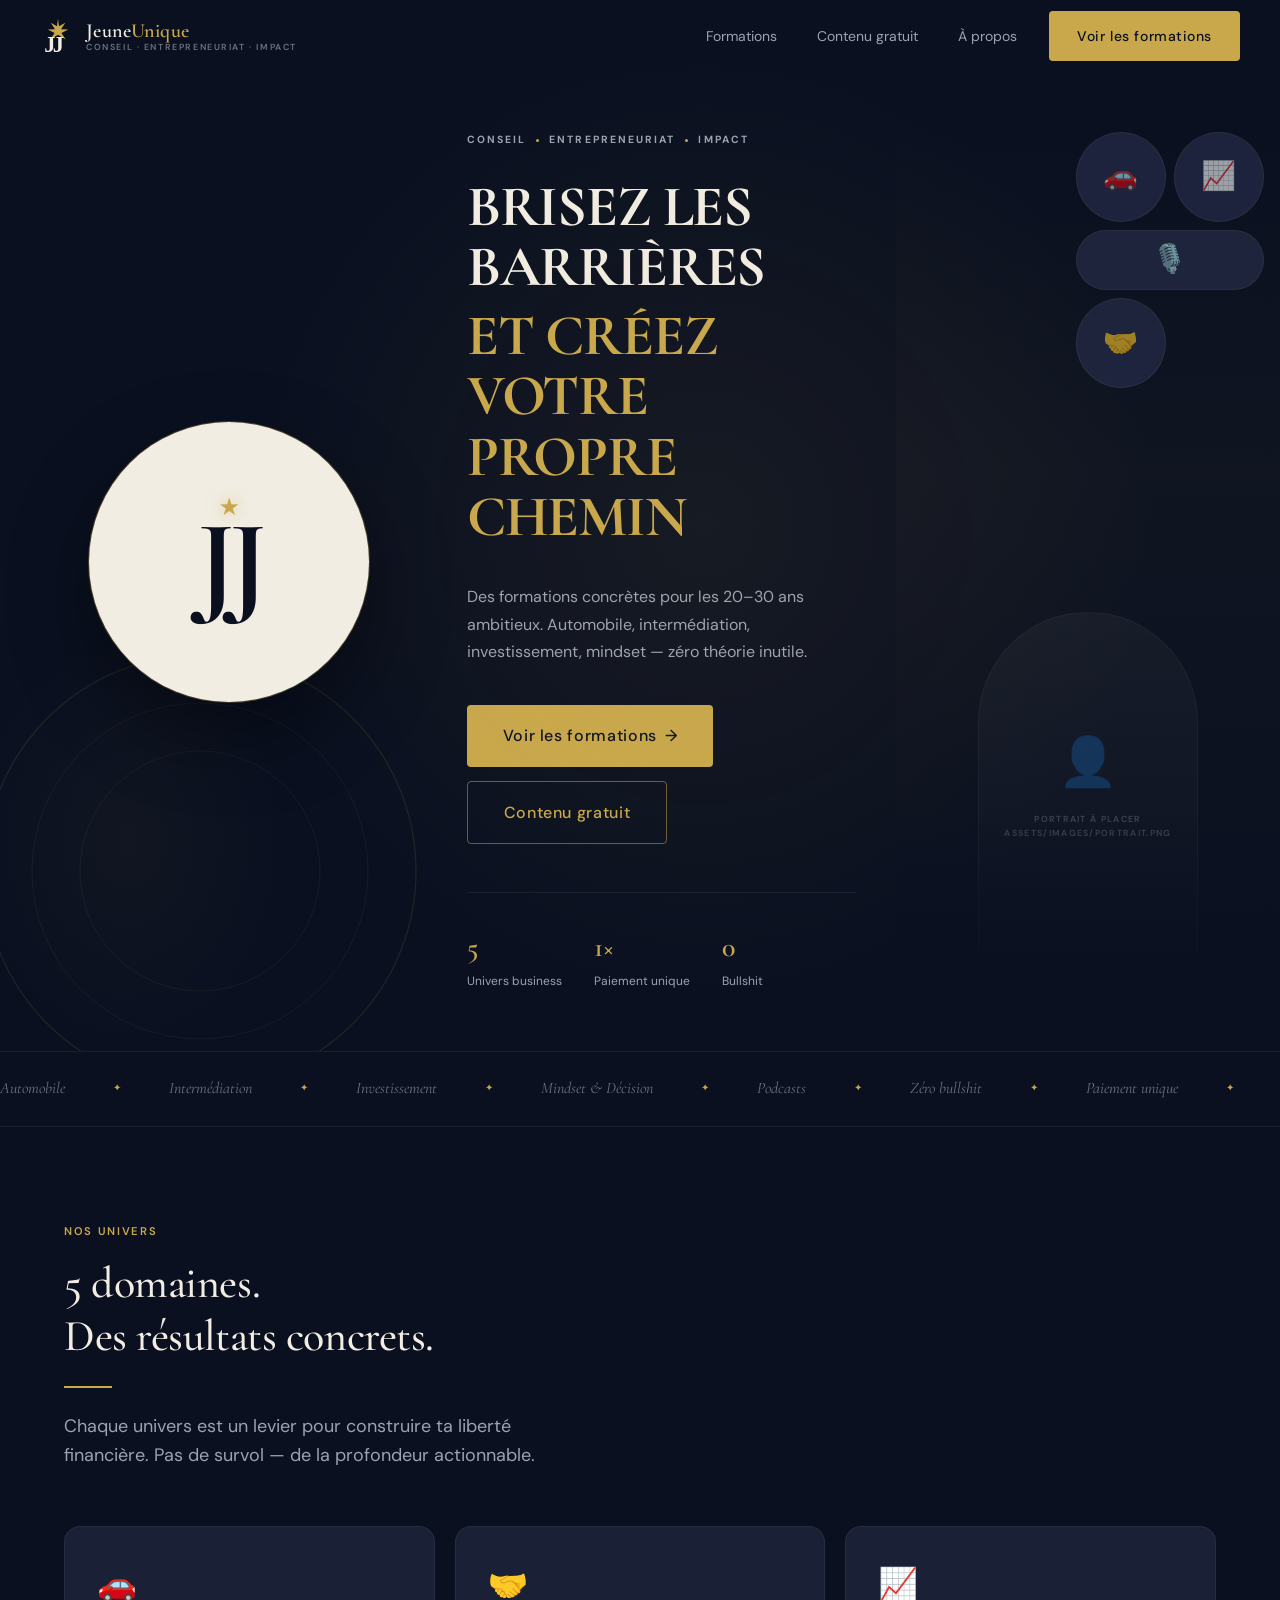
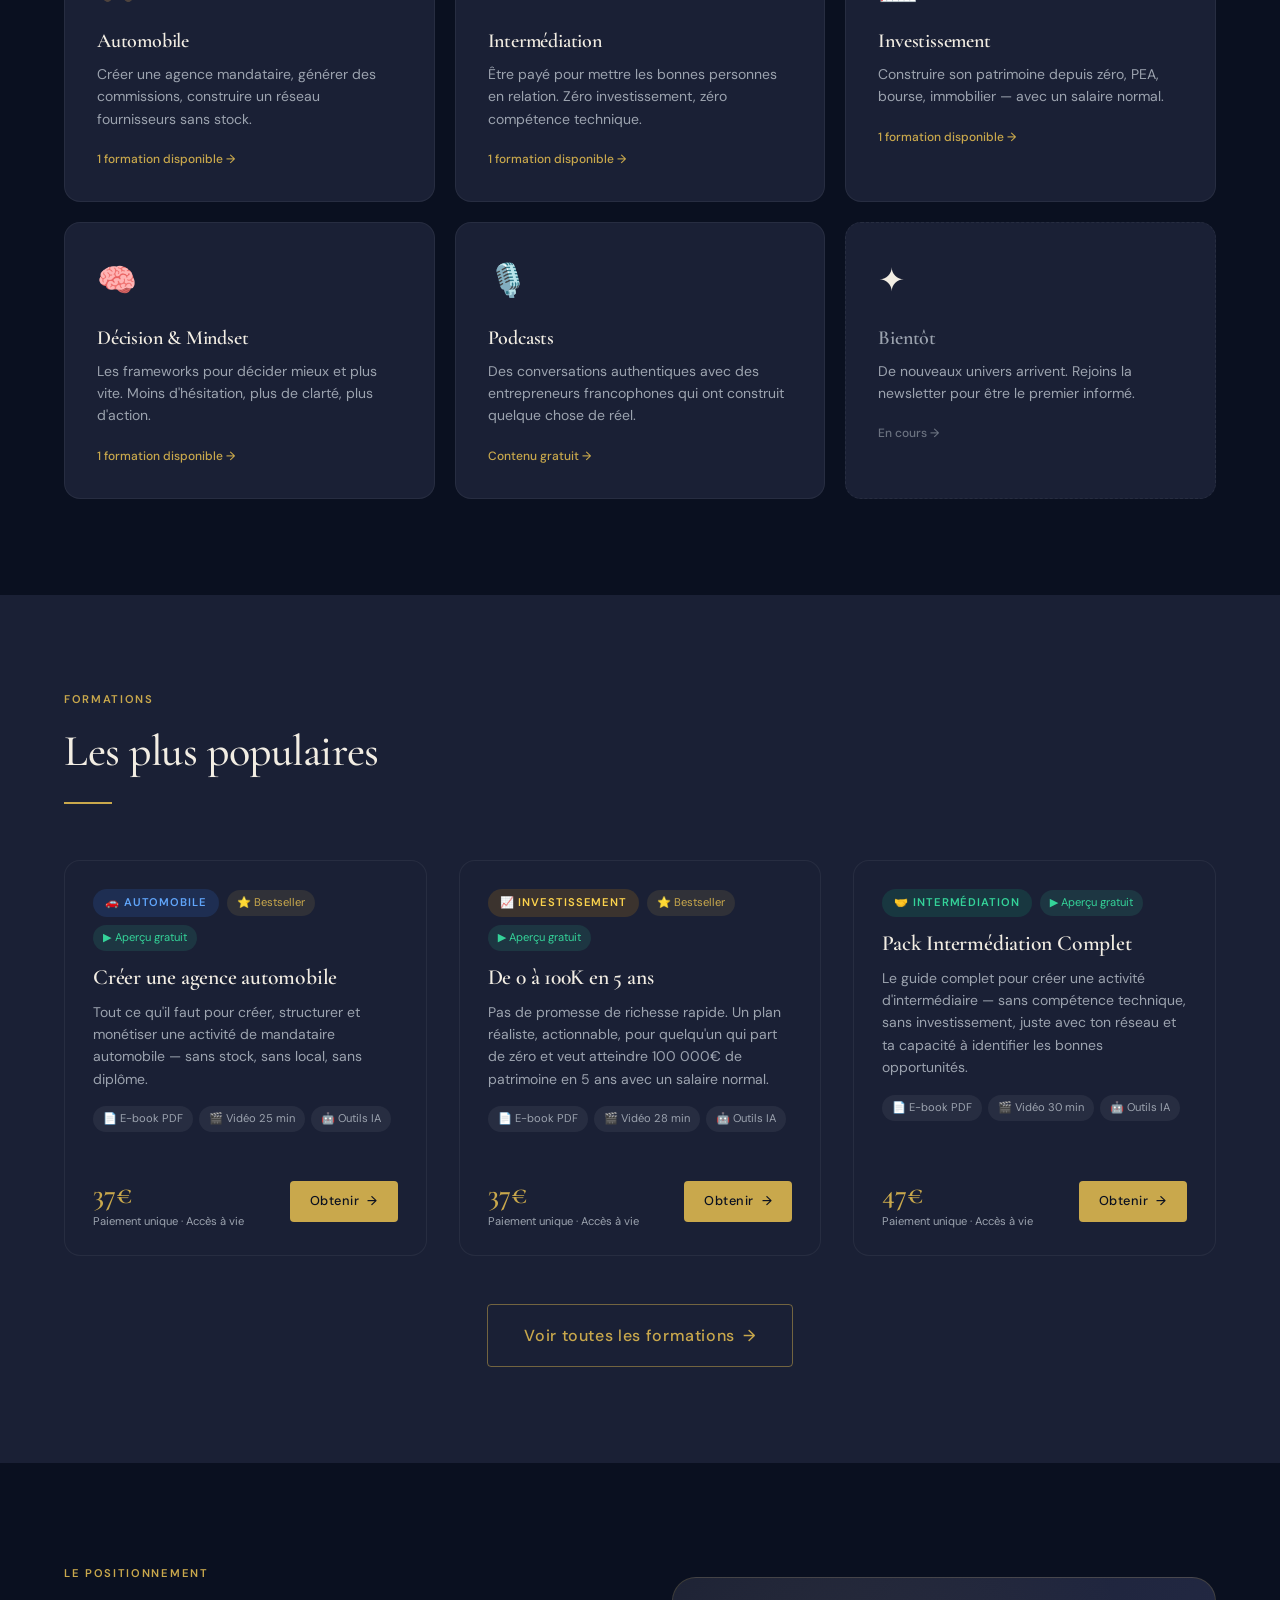
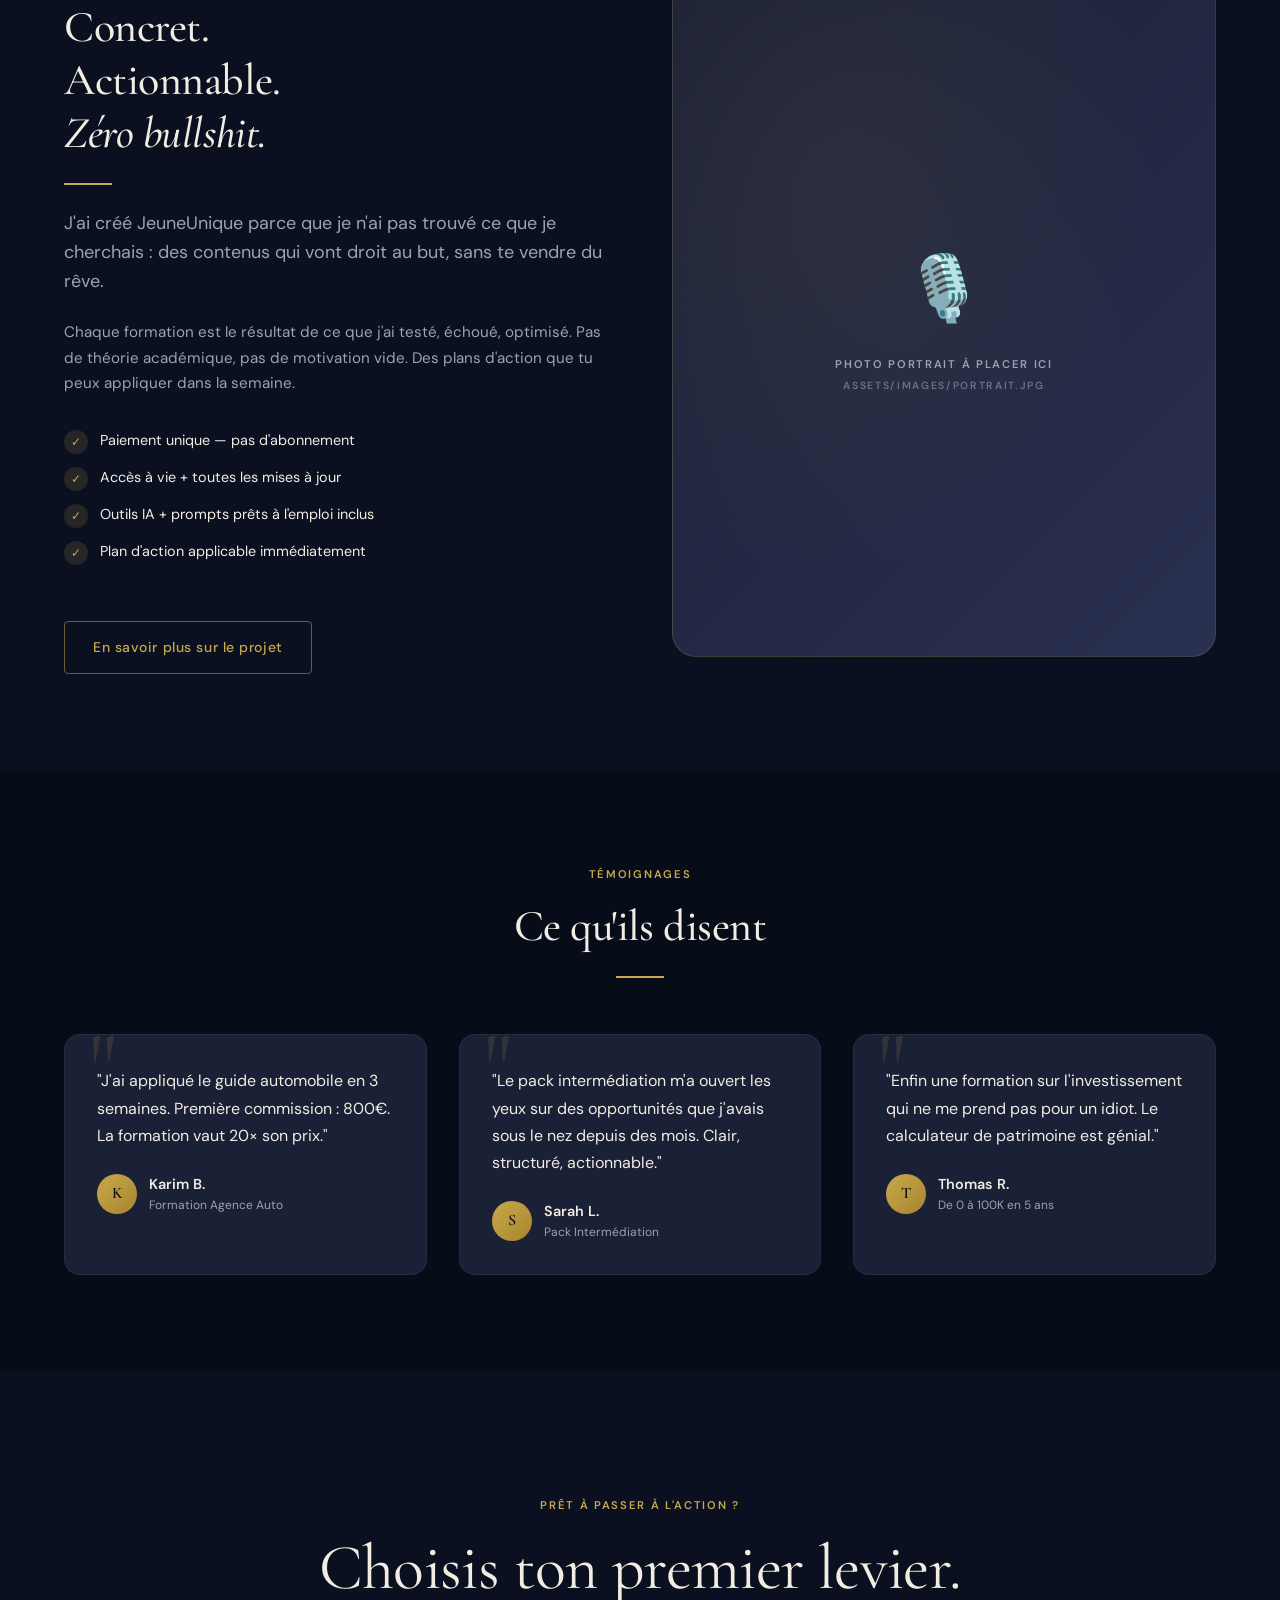
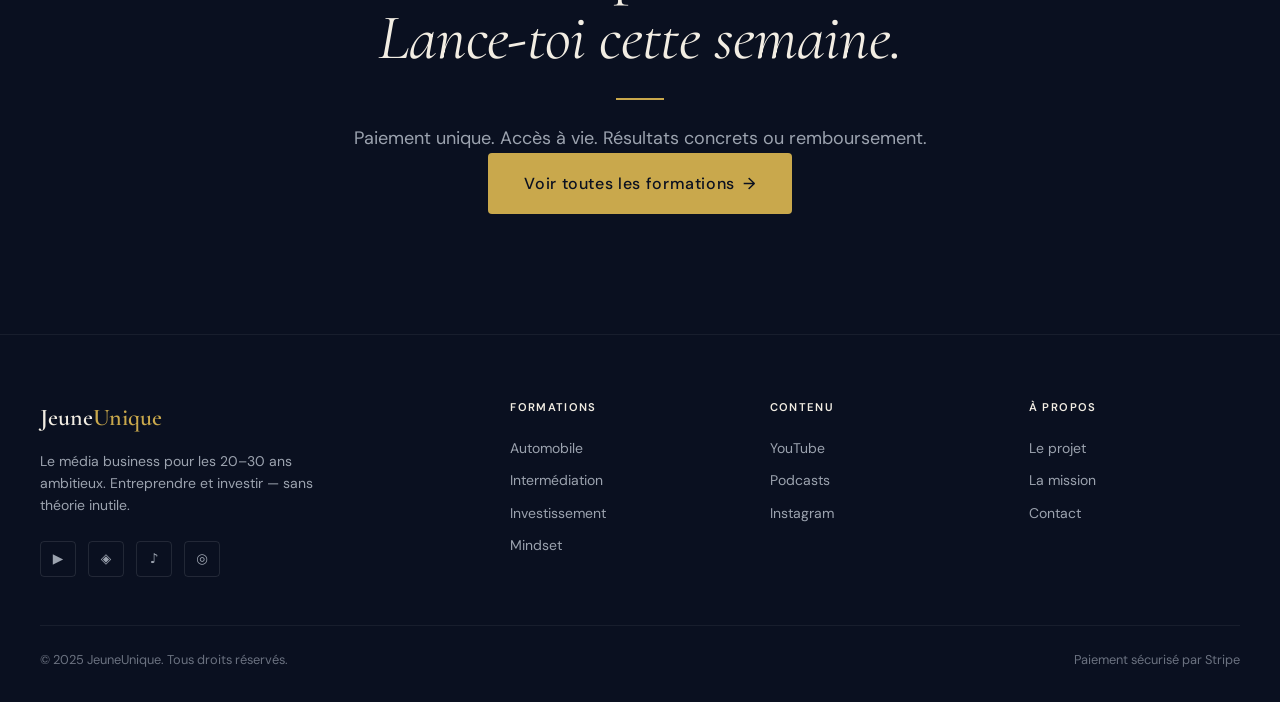
==== index.html @ 24a52867 "feat: V1 initiale JeuneUnique — site vitrine + boutique formations" ====
<!DOCTYPE html>
<html lang="fr">
<head>
  <meta charset="UTF-8">
  <meta name="viewport" content="width=device-width, initial-scale=1.0">
  <meta name="description" content="JeuneUnique — Brisez les barrières et créez votre propre chemin. Conseil, entrepreneuriat, impact.">
  <title>JeuneUnique — Brisez les barrières, créez votre chemin</title>
  <link rel="stylesheet" href="css/main.css">
</head>
<body>

  <!-- NAVIGATION -->
  <nav class="nav">
    <div class="nav__inner">
      <a href="index.html" class="nav__logo-svg">
        <!-- Logo JJ SVG -->
        <svg class="nav__logo-mark" viewBox="0 0 40 42" fill="none" xmlns="http://www.w3.org/2000/svg">
          <!-- Étoile dorée -->
          <path d="M20 1 L21.2 9.5 L28.5 5.5 L23.5 13 L32 13.5 L24 17.5 L29 25 L20 19.5 L11 25 L16 17.5 L8 13.5 L16.5 13 L11.5 5.5 L18.8 9.5 Z" fill="#C9A84C"/>
          <!-- Grand J gauche -->
          <text x="4" y="40" font-family="Georgia, serif" font-size="26" font-weight="700" fill="#F2EDE3" letter-spacing="-3">JJ</text>
        </svg>
        <div class="nav__logo-text-block">
          <span class="nav__logo-name">Jeune<span>Unique</span></span>
          <span class="nav__logo-tag">Conseil · Entrepreneuriat · Impact</span>
        </div>
      </a>
      <div class="nav__links">
        <a href="formations.html"     class="nav__link">Formations</a>
        <a href="contenu-gratuit.html" class="nav__link">Contenu gratuit</a>
        <a href="a-propos.html"       class="nav__link">À propos</a>
        <a href="formations.html"     class="btn btn--primary nav__cta">Voir les formations</a>
      </div>
      <button class="nav__hamburger" aria-label="Menu">
        <span></span><span></span><span></span>
      </button>
    </div>
  </nav>

  <!-- Mobile menu -->
  <div class="nav__mobile">
    <a href="formations.html"      class="nav__link">Formations</a>
    <a href="contenu-gratuit.html" class="nav__link">Contenu gratuit</a>
    <a href="a-propos.html"        class="nav__link">À propos</a>
    <a href="formations.html"      class="btn btn--primary btn--lg">Voir les formations</a>
  </div>

  <!-- HERO — Banner Style -->
  <section class="hero-v2">
    <div class="hero-v2__bg"></div>

    <!-- Arcs décoratifs -->
    <div class="hero-v2__arcs">
      <svg viewBox="0 0 400 400" fill="none">
        <circle cx="200" cy="200" r="180" stroke="#C9A84C" stroke-width="1"/>
        <circle cx="200" cy="200" r="140" stroke="#C9A84C" stroke-width="0.5"/>
        <circle cx="200" cy="200" r="100" stroke="#C9A84C" stroke-width="0.5"/>
      </svg>
    </div>

    <!-- COLONNE GAUCHE : logo cercle beige -->
    <div class="hero-v2__left">
      <div class="hero-v2__logo-circle">
        <div class="hero-v2__logo-circle-bg">
          <div style="position:relative;display:flex;flex-direction:column;align-items:center;">
            <div class="hero-v2__star">★</div>
            <div class="hero-v2__logo-jj">JJ</div>
          </div>
        </div>
      </div>
    </div>

    <!-- COLONNE CENTRE : headline + CTA -->
    <div class="hero-v2__center">
      <div class="hero-v2__tag">
        <span class="hero-v2__tag-item">Conseil</span>
        <span class="hero-v2__tag-dot"></span>
        <span class="hero-v2__tag-item">Entrepreneuriat</span>
        <span class="hero-v2__tag-dot"></span>
        <span class="hero-v2__tag-item">Impact</span>
      </div>
      <h1 class="hero-v2__title">Brisez les barrières</h1>
      <div class="hero-v2__title-gold">et créez votre<br>propre chemin</div>
      <p class="hero-v2__sub">
        Des formations concrètes pour les 20–30 ans ambitieux. Automobile, intermédiation, investissement, mindset — zéro théorie inutile.
      </p>
      <div class="hero-v2__actions">
        <a href="formations.html" class="btn btn--primary btn--lg">
          Voir les formations <span class="arrow">→</span>
        </a>
        <a href="contenu-gratuit.html" class="btn btn--outline btn--lg">
          Contenu gratuit
        </a>
      </div>
      <div class="hero-v2__stats">
        <div>
          <div class="hero-v2__stat-value">5</div>
          <div class="hero-v2__stat-label">Univers business</div>
        </div>
        <div>
          <div class="hero-v2__stat-value">1×</div>
          <div class="hero-v2__stat-label">Paiement unique</div>
        </div>
        <div>
          <div class="hero-v2__stat-value">0</div>
          <div class="hero-v2__stat-label">Bullshit</div>
        </div>
      </div>
    </div>

    <!-- COLONNE DROITE : portrait + cercles activités -->
    <div class="hero-v2__right">
      <!-- Ta photo ici : remplace par <img src="assets/images/portrait.png" class="hero-v2__photo" alt="JeuneUnique"> -->
      <div class="hero-v2__photo-placeholder">
        <div class="hero-v2__photo-silhouette">
          <span style="font-size:3rem;opacity:0.3;">👤</span>
          <span class="label" style="color:rgba(255,255,255,0.2);font-size:0.55rem;text-align:center;">Portrait à placer<br>assets/images/portrait.png</span>
        </div>
      </div>
      <!-- Cercles décoratifs (activités) -->
      <div class="hero-v2__circles">
        <div class="hero-v2__circle-item">🚗</div>
        <div class="hero-v2__circle-item">📈</div>
        <div class="hero-v2__circle-item">🎙️</div>
        <div class="hero-v2__circle-item">🤝</div>
      </div>
      <!-- Dégradé bas -->
      <div style="position:absolute;bottom:0;left:0;right:0;height:200px;background:linear-gradient(to top,var(--navy) 0%,transparent 100%);pointer-events:none;"></div>
    </div>

  </section>

  <!-- MARQUEE -->
  <div class="marquee-wrapper">
    <div class="marquee">
      <span class="marquee-item">Automobile</span>
      <span class="marquee-item">Intermédiation</span>
      <span class="marquee-item">Investissement</span>
      <span class="marquee-item">Mindset & Décision</span>
      <span class="marquee-item">Podcasts</span>
      <span class="marquee-item">Zéro bullshit</span>
      <span class="marquee-item">Paiement unique</span>
      <span class="marquee-item">Accès à vie</span>
      <!-- duplicate for loop -->
      <span class="marquee-item">Automobile</span>
      <span class="marquee-item">Intermédiation</span>
      <span class="marquee-item">Investissement</span>
      <span class="marquee-item">Mindset & Décision</span>
      <span class="marquee-item">Podcasts</span>
      <span class="marquee-item">Zéro bullshit</span>
      <span class="marquee-item">Paiement unique</span>
      <span class="marquee-item">Accès à vie</span>
    </div>
  </div>

  <!-- LES 5 UNIVERS -->
  <section class="section">
    <div class="container">
      <div class="section-header reveal">
        <span class="label">Nos univers</span>
        <h2 class="display-md mt-16">
          5 domaines.<br>Des résultats concrets.
        </h2>
        <div class="divider mt-24"></div>
        <p class="text-lg muted mt-16" style="max-width:480px;">
          Chaque univers est un levier pour construire ta liberté financière. Pas de survol — de la profondeur actionnable.
        </p>
      </div>

      <div class="grid-3" style="gap:20px;">
        <a href="formations.html?univers=automobile" class="universe-card reveal reveal--delay-1">
          <div class="universe-card__icon">🚗</div>
          <h3 class="universe-card__title">Automobile</h3>
          <p class="universe-card__desc">Créer une agence mandataire, générer des commissions, construire un réseau fournisseurs sans stock.</p>
          <div class="universe-card__count">1 formation disponible →</div>
        </a>
        <a href="formations.html?univers=intermediation" class="universe-card reveal reveal--delay-2">
          <div class="universe-card__icon">🤝</div>
          <h3 class="universe-card__title">Intermédiation</h3>
          <p class="universe-card__desc">Être payé pour mettre les bonnes personnes en relation. Zéro investissement, zéro compétence technique.</p>
          <div class="universe-card__count">1 formation disponible →</div>
        </a>
        <a href="formations.html?univers=investissement" class="universe-card reveal reveal--delay-3">
          <div class="universe-card__icon">📈</div>
          <h3 class="universe-card__title">Investissement</h3>
          <p class="universe-card__desc">Construire son patrimoine depuis zéro, PEA, bourse, immobilier — avec un salaire normal.</p>
          <div class="universe-card__count">1 formation disponible →</div>
        </a>
        <a href="formations.html?univers=mindset" class="universe-card reveal reveal--delay-1">
          <div class="universe-card__icon">🧠</div>
          <h3 class="universe-card__title">Décision & Mindset</h3>
          <p class="universe-card__desc">Les frameworks pour décider mieux et plus vite. Moins d'hésitation, plus de clarté, plus d'action.</p>
          <div class="universe-card__count">1 formation disponible →</div>
        </a>
        <a href="contenu-gratuit.html#podcasts" class="universe-card reveal reveal--delay-2">
          <div class="universe-card__icon">🎙️</div>
          <h3 class="universe-card__title">Podcasts</h3>
          <p class="universe-card__desc">Des conversations authentiques avec des entrepreneurs francophones qui ont construit quelque chose de réel.</p>
          <div class="universe-card__count">Contenu gratuit →</div>
        </a>
        <div class="universe-card reveal reveal--delay-3" style="border-style:dashed;cursor:default;">
          <div class="universe-card__icon">✦</div>
          <h3 class="universe-card__title" style="color:var(--gray-400);">Bientôt</h3>
          <p class="universe-card__desc">De nouveaux univers arrivent. Rejoins la newsletter pour être le premier informé.</p>
          <div class="universe-card__count" style="color:var(--gray-600);">En cours →</div>
        </div>
      </div>
    </div>
  </section>

  <!-- FORMATIONS EN VEDETTE -->
  <section class="section section--navy80">
    <div class="container">
      <div class="section-header reveal">
        <span class="label">Formations</span>
        <h2 class="display-md mt-16">Les plus populaires</h2>
        <div class="divider mt-24"></div>
      </div>

      <div class="grid-3" id="featured-formations">
        <!-- Généré par JS -->
      </div>

      <div class="text-center mt-48 reveal">
        <a href="formations.html" class="btn btn--outline btn--lg">
          Voir toutes les formations <span class="arrow">→</span>
        </a>
      </div>
    </div>
  </section>

  <!-- POURQUOI JEUNEUNIQUE -->
  <section class="section">
    <div class="container">
      <div class="grid-2" style="align-items:center;gap:64px;">
        <div class="reveal">
          <span class="label gold">Le positionnement</span>
          <h2 class="display-md mt-16">
            Concret.<br>Actionnable.<br>
            <em>Zéro bullshit.</em>
          </h2>
          <div class="divider mt-24 mb-24"></div>
          <p class="text-lg muted mb-24">
            J'ai créé JeuneUnique parce que je n'ai pas trouvé ce que je cherchais : des contenus qui vont droit au but, sans te vendre du rêve.
          </p>
          <p class="muted mb-32" style="font-size:0.95rem;line-height:1.7;">
            Chaque formation est le résultat de ce que j'ai testé, échoué, optimisé. Pas de théorie académique, pas de motivation vide. Des plans d'action que tu peux appliquer dans la semaine.
          </p>
          <div class="includes-list">
            <div class="includes-item">
              <div class="includes-item__icon">✓</div>
              <span>Paiement unique — pas d'abonnement</span>
            </div>
            <div class="includes-item">
              <div class="includes-item__icon">✓</div>
              <span>Accès à vie + toutes les mises à jour</span>
            </div>
            <div class="includes-item">
              <div class="includes-item__icon">✓</div>
              <span>Outils IA + prompts prêts à l'emploi inclus</span>
            </div>
            <div class="includes-item">
              <div class="includes-item__icon">✓</div>
              <span>Plan d'action applicable immédiatement</span>
            </div>
          </div>
          <a href="a-propos.html" class="btn btn--outline mt-32">
            En savoir plus sur le projet
          </a>
        </div>
        <div class="reveal reveal--delay-2">
          <!-- Placeholder photo / visuel -->
          <div style="
            background: linear-gradient(135deg, var(--navy-80) 0%, var(--navy-60) 100%);
            border: 1px solid rgba(201,168,76,0.2);
            border-radius: var(--radius-xl);
            aspect-ratio: 4/5;
            display: flex;
            flex-direction: column;
            align-items: center;
            justify-content: center;
            gap: 16px;
            position: relative;
            overflow: hidden;
          ">
            <div style="
              position:absolute;inset:0;
              background: radial-gradient(ellipse at 30% 30%, rgba(201,168,76,0.08) 0%, transparent 60%);
            "></div>
            <div style="font-size:4rem;">🎙️</div>
            <p class="label muted" style="text-align:center;position:relative;z-index:1;">
              Photo portrait à placer ici<br>
              <span style="color:var(--gray-600);font-size:0.65rem;margin-top:4px;display:block;">assets/images/portrait.jpg</span>
            </p>
          </div>
        </div>
      </div>
    </div>
  </section>

  <!-- TÉMOIGNAGES -->
  <section class="section section--darker">
    <div class="container">
      <div class="section-header section-header--center reveal">
        <span class="label">Témoignages</span>
        <h2 class="display-md mt-16">Ce qu'ils disent</h2>
        <div class="divider divider--center mt-24"></div>
      </div>
      <div class="grid-3">
        <div class="testimonial reveal reveal--delay-1">
          <p class="testimonial__text">
            "J'ai appliqué le guide automobile en 3 semaines. Première commission : 800€. La formation vaut 20× son prix."
          </p>
          <div class="testimonial__author">
            <div class="testimonial__avatar">K</div>
            <div>
              <div class="testimonial__name">Karim B.</div>
              <div class="testimonial__role">Formation Agence Auto</div>
            </div>
          </div>
        </div>
        <div class="testimonial reveal reveal--delay-2">
          <p class="testimonial__text">
            "Le pack intermédiation m'a ouvert les yeux sur des opportunités que j'avais sous le nez depuis des mois. Clair, structuré, actionnable."
          </p>
          <div class="testimonial__author">
            <div class="testimonial__avatar">S</div>
            <div>
              <div class="testimonial__name">Sarah L.</div>
              <div class="testimonial__role">Pack Intermédiation</div>
            </div>
          </div>
        </div>
        <div class="testimonial reveal reveal--delay-3">
          <p class="testimonial__text">
            "Enfin une formation sur l'investissement qui ne me prend pas pour un idiot. Le calculateur de patrimoine est génial."
          </p>
          <div class="testimonial__author">
            <div class="testimonial__avatar">T</div>
            <div>
              <div class="testimonial__name">Thomas R.</div>
              <div class="testimonial__role">De 0 à 100K en 5 ans</div>
            </div>
          </div>
        </div>
      </div>
    </div>
  </section>

  <!-- CTA FINAL -->
  <section class="section" style="padding:120px 24px;">
    <div class="container--narrow text-center">
      <div class="reveal">
        <span class="label gold">Prêt à passer à l'action ?</span>
        <h2 class="display-lg mt-16">
          Choisis ton premier levier.<br>
          <em>Lance-toi cette semaine.</em>
        </h2>
        <div class="divider divider--center mt-24 mb-24"></div>
        <p class="muted text-lg mb-40">
          Paiement unique. Accès à vie. Résultats concrets ou remboursement.
        </p>
        <a href="formations.html" class="btn btn--primary btn--lg">
          Voir toutes les formations <span class="arrow">→</span>
        </a>
      </div>
    </div>
  </section>

  <!-- FOOTER -->
  <footer class="footer">
    <div class="footer__inner">
      <div class="footer__top">
        <div>
          <div class="footer__brand-name">Jeune<span>Unique</span></div>
          <p class="footer__tagline">
            Le média business pour les 20–30 ans ambitieux. Entreprendre et investir — sans théorie inutile.
          </p>
          <div class="footer__socials">
            <a href="#" class="social-icon" aria-label="YouTube">▶</a>
            <a href="#" class="social-icon" aria-label="Instagram">◈</a>
            <a href="#" class="social-icon" aria-label="TikTok">♪</a>
            <a href="#" class="social-icon" aria-label="Spotify">◎</a>
          </div>
        </div>
        <div>
          <div class="footer__col-title">Formations</div>
          <div class="footer__links">
            <a href="formations.html?univers=automobile"     class="footer__link">Automobile</a>
            <a href="formations.html?univers=intermediation" class="footer__link">Intermédiation</a>
            <a href="formations.html?univers=investissement" class="footer__link">Investissement</a>
            <a href="formations.html?univers=mindset"        class="footer__link">Mindset</a>
          </div>
        </div>
        <div>
          <div class="footer__col-title">Contenu</div>
          <div class="footer__links">
            <a href="contenu-gratuit.html#youtube"  class="footer__link">YouTube</a>
            <a href="contenu-gratuit.html#podcasts" class="footer__link">Podcasts</a>
            <a href="contenu-gratuit.html#instagram" class="footer__link">Instagram</a>
          </div>
        </div>
        <div>
          <div class="footer__col-title">À propos</div>
          <div class="footer__links">
            <a href="a-propos.html" class="footer__link">Le projet</a>
            <a href="a-propos.html#mission" class="footer__link">La mission</a>
            <a href="mailto:contact@jeuneunique.fr" class="footer__link">Contact</a>
          </div>
        </div>
      </div>
      <div class="footer__bottom">
        <span>© 2025 JeuneUnique. Tous droits réservés.</span>
        <span>Paiement sécurisé par Stripe</span>
      </div>
    </div>
  </footer>

  <script src="js/formations.js"></script>
  <script src="js/main.js"></script>
  <script>
    // Afficher les formations bestseller sur l'accueil
    const featured = FORMATIONS.filter(f => f.bestseller).slice(0, 3);
    const remaining = FORMATIONS.filter(f => !f.bestseller);
    const toShow = [...featured, ...remaining].slice(0, 3);
    document.getElementById('featured-formations').innerHTML =
      toShow.map(renderFormationCard).join('');
  </script>
</body>
</html>
---- css/main.css ----
/* ===================================================
   JEUNEUNIQUE — Design System
   Navy #0A1020 | Gold #C9A84C | Beige #F2EDE3
   Cormorant Garamond + DM Sans
   =================================================== */

/* --- Google Fonts --- */
@import url('https://fonts.googleapis.com/css2?family=Cormorant+Garamond:ital,wght@0,300;0,400;0,500;0,600;0,700;1,300;1,400;1,600&family=DM+Sans:ital,opsz,wght@0,9..40,300;0,9..40,400;0,9..40,500;0,9..40,600;1,9..40,300;1,9..40,400&display=swap');

/* --- Tokens --- */
:root {
  --navy:      #0A1020;
  --navy-80:   #1a2035;
  --navy-60:   #2a3050;
  --gold:      #C9A84C;
  --gold-light:#e0c278;
  --gold-dark: #a8852e;
  --beige:     #F2EDE3;
  --beige-80:  #e8e0d0;
  --white:     #ffffff;
  --gray-400:  #9ca3af;
  --gray-600:  #6b7280;

  --font-serif: 'Cormorant Garamond', Georgia, serif;
  --font-sans:  'DM Sans', system-ui, sans-serif;

  --radius-sm:  4px;
  --radius-md:  8px;
  --radius-lg:  16px;
  --radius-xl:  24px;

  --transition: 0.25s ease;
  --transition-slow: 0.5s ease;

  --max-width: 1200px;
  --section-padding: 96px 24px;
  --section-padding-sm: 64px 24px;
}

/* --- Reset --- */
*, *::before, *::after { box-sizing: border-box; margin: 0; padding: 0; }
html { scroll-behavior: smooth; font-size: 16px; }
body {
  font-family: var(--font-sans);
  background: var(--navy);
  color: var(--beige);
  line-height: 1.6;
  -webkit-font-smoothing: antialiased;
}
img, video { max-width: 100%; display: block; }
a { color: inherit; text-decoration: none; }
button { cursor: pointer; border: none; background: none; font: inherit; }
ul, ol { list-style: none; }

/* --- Typography --- */
h1, h2, h3, h4 {
  font-family: var(--font-serif);
  font-weight: 600;
  line-height: 1.15;
  letter-spacing: -0.01em;
}

.display-xl {
  font-family: var(--font-serif);
  font-size: clamp(3rem, 7vw, 5.5rem);
  font-weight: 300;
  line-height: 1.05;
  letter-spacing: -0.02em;
}
.display-lg {
  font-family: var(--font-serif);
  font-size: clamp(2.25rem, 5vw, 4rem);
  font-weight: 400;
  line-height: 1.1;
}
.display-md {
  font-family: var(--font-serif);
  font-size: clamp(1.75rem, 3.5vw, 2.75rem);
  font-weight: 500;
  line-height: 1.2;
}
.text-xl { font-size: 1.25rem; line-height: 1.6; }
.text-lg { font-size: 1.125rem; line-height: 1.6; }
.text-md { font-size: 1rem; }
.text-sm { font-size: 0.875rem; }
.text-xs { font-size: 0.75rem; letter-spacing: 0.05em; }

.label {
  font-family: var(--font-sans);
  font-size: 0.7rem;
  font-weight: 600;
  letter-spacing: 0.15em;
  text-transform: uppercase;
}

.gold { color: var(--gold); }
.beige { color: var(--beige); }
.muted { color: var(--gray-400); }

/* --- Layout --- */
.container {
  max-width: var(--max-width);
  margin: 0 auto;
  padding: 0 24px;
}
.container--narrow {
  max-width: 720px;
  margin: 0 auto;
  padding: 0 24px;
}
.container--wide {
  max-width: 1400px;
  margin: 0 auto;
  padding: 0 24px;
}

.section { padding: var(--section-padding); }
.section--sm { padding: var(--section-padding-sm); }
.section--dark { background: var(--navy); }
.section--darker { background: #070d18; }
.section--beige { background: var(--beige); color: var(--navy); }
.section--navy80 { background: var(--navy-80); }

/* --- Grid --- */
.grid-2 { display: grid; grid-template-columns: repeat(2, 1fr); gap: 32px; }
.grid-3 { display: grid; grid-template-columns: repeat(3, 1fr); gap: 32px; }
.grid-4 { display: grid; grid-template-columns: repeat(4, 1fr); gap: 24px; }

@media (max-width: 900px) {
  .grid-3 { grid-template-columns: 1fr 1fr; }
  .grid-4 { grid-template-columns: 1fr 1fr; }
}
@media (max-width: 600px) {
  .grid-2, .grid-3, .grid-4 { grid-template-columns: 1fr; }
}

/* --- Flex utils --- */
.flex { display: flex; }
.flex-center { display: flex; align-items: center; justify-content: center; }
.flex-between { display: flex; align-items: center; justify-content: space-between; }
.gap-8 { gap: 8px; }
.gap-16 { gap: 16px; }
.gap-24 { gap: 24px; }
.gap-32 { gap: 32px; }
.gap-48 { gap: 48px; }

/* --- Buttons --- */
.btn {
  display: inline-flex;
  align-items: center;
  gap: 8px;
  padding: 14px 28px;
  border-radius: var(--radius-sm);
  font-family: var(--font-sans);
  font-size: 0.875rem;
  font-weight: 500;
  letter-spacing: 0.04em;
  transition: all var(--transition);
  white-space: nowrap;
}
.btn--primary {
  background: var(--gold);
  color: var(--navy);
}
.btn--primary:hover {
  background: var(--gold-light);
  transform: translateY(-1px);
  box-shadow: 0 8px 24px rgba(201, 168, 76, 0.3);
}
.btn--outline {
  border: 1px solid rgba(201, 168, 76, 0.5);
  color: var(--gold);
}
.btn--outline:hover {
  border-color: var(--gold);
  background: rgba(201, 168, 76, 0.08);
}
.btn--ghost {
  color: var(--beige);
  padding: 14px 20px;
}
.btn--ghost:hover { color: var(--gold); }
.btn--lg { padding: 18px 36px; font-size: 1rem; }
.btn--sm { padding: 10px 20px; font-size: 0.8rem; }

/* Arrow icon on btn */
.btn .arrow {
  transition: transform var(--transition);
}
.btn:hover .arrow { transform: translateX(4px); }

/* --- Cards --- */
.card {
  background: var(--navy-80);
  border: 1px solid rgba(255,255,255,0.06);
  border-radius: var(--radius-lg);
  overflow: hidden;
  transition: all var(--transition);
}
.card:hover {
  border-color: rgba(201, 168, 76, 0.3);
  transform: translateY(-4px);
  box-shadow: 0 20px 48px rgba(0,0,0,0.4);
}
.card__body { padding: 28px; }
.card__footer {
  padding: 20px 28px;
  border-top: 1px solid rgba(255,255,255,0.06);
  display: flex;
  align-items: center;
  justify-content: space-between;
}

/* --- Formation card --- */
.formation-card {
  display: flex;
  flex-direction: column;
  background: var(--navy-80);
  border: 1px solid rgba(255,255,255,0.06);
  border-radius: var(--radius-lg);
  overflow: hidden;
  transition: all 0.3s ease;
  cursor: pointer;
}
.formation-card:hover {
  border-color: rgba(201, 168, 76, 0.4);
  transform: translateY(-6px);
  box-shadow: 0 24px 56px rgba(0,0,0,0.5);
}
.formation-card__badge {
  display: inline-flex;
  align-items: center;
  gap: 6px;
  padding: 5px 12px;
  border-radius: 100px;
  font-size: 0.7rem;
  font-weight: 600;
  letter-spacing: 0.08em;
  text-transform: uppercase;
  margin-bottom: 16px;
}
.badge--auto     { background: rgba(59,130,246,0.15); color: #60a5fa; }
.badge--inter    { background: rgba(16,185,129,0.15); color: #34d399; }
.badge--invest   { background: rgba(245,158,11,0.15); color: #fcd34d; }
.badge--mindset  { background: rgba(168,85,247,0.15); color: #c084fc; }
.badge--podcast  { background: rgba(239,68,68,0.15);  color: #f87171; }

.formation-card__body { padding: 28px 28px 20px; flex: 1; }
.formation-card__title {
  font-family: var(--font-serif);
  font-size: 1.35rem;
  font-weight: 600;
  margin-bottom: 10px;
  line-height: 1.3;
}
.formation-card__desc {
  font-size: 0.875rem;
  color: var(--gray-400);
  line-height: 1.6;
  margin-bottom: 16px;
}
.formation-card__includes {
  display: flex;
  flex-wrap: wrap;
  gap: 6px;
  margin-bottom: 4px;
}
.tag {
  font-size: 0.7rem;
  padding: 4px 10px;
  border-radius: 100px;
  background: rgba(255,255,255,0.06);
  color: var(--gray-400);
}
.formation-card__footer {
  padding: 16px 28px 24px;
  display: flex;
  align-items: center;
  justify-content: space-between;
}
.price {
  font-family: var(--font-serif);
  font-size: 1.75rem;
  font-weight: 600;
  color: var(--gold);
}
.price-once {
  font-size: 0.7rem;
  color: var(--gray-400);
  font-family: var(--font-sans);
  display: block;
  margin-top: -4px;
}

/* --- Gold divider --- */
.divider {
  width: 48px;
  height: 2px;
  background: var(--gold);
  margin: 24px 0;
}
.divider--center { margin: 24px auto; }

/* --- Section header --- */
.section-header { margin-bottom: 56px; }
.section-header--center { text-align: center; }
.section-header .label { color: var(--gold); margin-bottom: 12px; display: block; }

/* --- Logo SVG nav --- */
.nav__logo-svg {
  display: flex;
  align-items: center;
  gap: 10px;
  text-decoration: none;
}
.nav__logo-mark {
  position: relative;
  width: 36px;
  height: 36px;
  flex-shrink: 0;
}
.nav__logo-text-block {
  display: flex;
  flex-direction: column;
  line-height: 1;
}
.nav__logo-name {
  font-family: var(--font-serif);
  font-size: 1.25rem;
  font-weight: 600;
  color: var(--beige);
  letter-spacing: 0.02em;
}
.nav__logo-name span { color: var(--gold); }
.nav__logo-tag {
  font-size: 0.55rem;
  font-weight: 600;
  letter-spacing: 0.18em;
  text-transform: uppercase;
  color: var(--gray-600);
  margin-top: 2px;
}

/* --- Hero v2 — Banner style --- */
.hero-v2 {
  min-height: 100vh;
  display: grid;
  grid-template-columns: 1fr 1.1fr 0.9fr;
  align-items: center;
  position: relative;
  overflow: hidden;
  background: var(--navy);
  padding-top: 72px;
}
.hero-v2__bg {
  position: absolute;
  inset: 0;
  background:
    radial-gradient(ellipse 55% 70% at 55% 50%, rgba(201,168,76,0.07) 0%, transparent 65%),
    radial-gradient(ellipse 25% 40% at 10% 80%, rgba(201,168,76,0.04) 0%, transparent 50%);
  pointer-events: none;
}
/* Arc décoratif doré */
.hero-v2__arcs {
  position: absolute;
  inset: 0;
  pointer-events: none;
  overflow: hidden;
}
.hero-v2__arcs svg {
  position: absolute;
  bottom: -60px;
  left: -40px;
  width: 480px;
  height: 480px;
  opacity: 0.12;
}
.hero-v2__arcs-right svg {
  position: absolute;
  top: -60px;
  right: -80px;
  width: 400px;
  height: 400px;
  opacity: 0.08;
}

/* Colonne gauche — Logo décoratif */
.hero-v2__left {
  display: flex;
  align-items: center;
  justify-content: center;
  padding: 60px 32px 60px 64px;
  position: relative;
}
.hero-v2__logo-circle {
  position: relative;
  width: 280px;
  height: 280px;
  flex-shrink: 0;
}
.hero-v2__logo-circle-bg {
  width: 100%;
  height: 100%;
  border-radius: 50%;
  background: var(--beige);
  display: flex;
  align-items: center;
  justify-content: center;
  box-shadow: 0 0 0 1px rgba(201,168,76,0.3), 0 32px 80px rgba(0,0,0,0.4);
}
.hero-v2__logo-jj {
  font-family: var(--font-serif);
  font-size: 7rem;
  font-weight: 700;
  color: var(--navy);
  line-height: 1;
  letter-spacing: -0.05em;
  position: relative;
  user-select: none;
}
.hero-v2__star {
  position: absolute;
  top: -18px;
  left: 50%;
  transform: translateX(-50%);
  font-size: 1.5rem;
  color: var(--gold);
  filter: drop-shadow(0 0 8px rgba(201,168,76,0.6));
}

/* Colonne centre — Texte */
.hero-v2__center {
  padding: 60px 40px;
  display: flex;
  flex-direction: column;
  justify-content: center;
}
.hero-v2__tag {
  display: flex;
  align-items: center;
  gap: 10px;
  margin-bottom: 28px;
  flex-wrap: wrap;
}
.hero-v2__tag-item {
  font-family: var(--font-sans);
  font-size: 0.65rem;
  font-weight: 700;
  letter-spacing: 0.2em;
  text-transform: uppercase;
  color: var(--gray-400);
}
.hero-v2__tag-dot {
  width: 3px;
  height: 3px;
  border-radius: 50%;
  background: var(--gold);
}
.hero-v2__title {
  font-family: var(--font-serif);
  font-size: clamp(2.5rem, 4.5vw, 4rem);
  font-weight: 700;
  line-height: 1.05;
  letter-spacing: -0.02em;
  margin-bottom: 8px;
  color: var(--beige);
  text-transform: uppercase;
}
.hero-v2__title-gold {
  font-family: var(--font-serif);
  font-size: clamp(2.5rem, 4.5vw, 4rem);
  font-weight: 700;
  line-height: 1.05;
  letter-spacing: -0.02em;
  color: var(--gold);
  text-transform: uppercase;
  margin-bottom: 36px;
}
.hero-v2__sub {
  font-size: 1rem;
  color: var(--gray-400);
  line-height: 1.7;
  max-width: 420px;
  margin-bottom: 40px;
}
.hero-v2__actions {
  display: flex;
  align-items: center;
  gap: 14px;
  flex-wrap: wrap;
}
.hero-v2__stats {
  display: flex;
  gap: 32px;
  margin-top: 48px;
  padding-top: 32px;
  border-top: 1px solid rgba(255,255,255,0.06);
  flex-wrap: wrap;
}
.hero-v2__stat-value {
  font-family: var(--font-serif);
  font-size: 1.75rem;
  font-weight: 600;
  color: var(--gold);
}
.hero-v2__stat-label {
  font-size: 0.75rem;
  color: var(--gray-400);
  margin-top: 2px;
}

/* Colonne droite — Portrait */
.hero-v2__right {
  position: relative;
  height: 100vh;
  min-height: 600px;
  overflow: hidden;
}
.hero-v2__photo {
  position: absolute;
  bottom: 0;
  left: 50%;
  transform: translateX(-50%);
  width: 100%;
  max-width: 480px;
  height: 100%;
  object-fit: cover;
  object-position: top center;
}
.hero-v2__photo-placeholder {
  position: absolute;
  inset: 0;
  display: flex;
  flex-direction: column;
  align-items: center;
  justify-content: flex-end;
  padding-bottom: 60px;
  background: linear-gradient(
    to bottom,
    transparent 0%,
    rgba(201,168,76,0.03) 40%,
    rgba(10,16,32,0.6) 100%
  );
}
.hero-v2__photo-silhouette {
  width: 220px;
  height: 340px;
  background: linear-gradient(180deg, rgba(255,255,255,0.04) 0%, rgba(255,255,255,0.01) 100%);
  border-radius: 110px 110px 0 0;
  border: 1px solid rgba(255,255,255,0.04);
  border-bottom: none;
  display: flex;
  flex-direction: column;
  align-items: center;
  justify-content: center;
  gap: 12px;
}
/* Cercles décoratifs en haut à droite */
.hero-v2__circles {
  position: absolute;
  top: 20px;
  right: 16px;
  display: grid;
  grid-template-columns: 1fr 1fr;
  gap: 8px;
  opacity: 0.6;
}
.hero-v2__circle-item {
  width: 90px;
  height: 90px;
  border-radius: 50%;
  background: var(--navy-60);
  border: 1px solid rgba(201,168,76,0.15);
  display: flex;
  align-items: center;
  justify-content: center;
  font-size: 1.75rem;
  overflow: hidden;
}
.hero-v2__circle-item:nth-child(3) {
  grid-column: span 2;
  width: 100%;
  height: 60px;
  border-radius: 30px;
}

/* Responsive hero-v2 */
@media (max-width: 1024px) {
  .hero-v2 {
    grid-template-columns: 1fr 1fr;
    grid-template-rows: auto auto;
  }
  .hero-v2__left { display: none; }
  .hero-v2__center { padding: 60px 32px 40px; grid-column: 1; }
  .hero-v2__right { grid-column: 2; grid-row: 1; }
}
@media (max-width: 700px) {
  .hero-v2 {
    grid-template-columns: 1fr;
    min-height: auto;
    padding-top: 72px;
  }
  .hero-v2__right { height: 320px; grid-column: 1; grid-row: 1; }
  .hero-v2__center { padding: 40px 20px 48px; grid-row: 2; }
  .hero-v2__title, .hero-v2__title-gold { font-size: 2.25rem; }
}

/* --- Navigation --- */
.nav {
  position: fixed;
  top: 0;
  left: 0;
  right: 0;
  z-index: 100;
  padding: 0 24px;
  height: 72px;
  display: flex;
  align-items: center;
  transition: background var(--transition), box-shadow var(--transition);
}
.nav.scrolled {
  background: rgba(10, 16, 32, 0.96);
  backdrop-filter: blur(12px);
  box-shadow: 0 1px 0 rgba(255,255,255,0.06);
}
.nav__inner {
  max-width: var(--max-width);
  margin: 0 auto;
  width: 100%;
  display: flex;
  align-items: center;
  justify-content: space-between;
}
.nav__logo {
  font-family: var(--font-serif);
  font-size: 1.5rem;
  font-weight: 600;
  color: var(--beige);
  letter-spacing: -0.01em;
}
.nav__logo span { color: var(--gold); }
.nav__links {
  display: flex;
  align-items: center;
  gap: 8px;
}
.nav__link {
  font-size: 0.875rem;
  font-weight: 400;
  color: var(--gray-400);
  padding: 8px 16px;
  border-radius: var(--radius-sm);
  transition: color var(--transition);
}
.nav__link:hover,
.nav__link.active { color: var(--beige); }
.nav__cta { margin-left: 8px; }

/* Mobile nav */
.nav__hamburger {
  display: none;
  flex-direction: column;
  gap: 5px;
  padding: 8px;
  cursor: pointer;
}
.nav__hamburger span {
  width: 24px;
  height: 1.5px;
  background: var(--beige);
  transition: all var(--transition);
}
.nav__hamburger.open span:nth-child(1) { transform: rotate(45deg) translate(5px, 5px); }
.nav__hamburger.open span:nth-child(2) { opacity: 0; }
.nav__hamburger.open span:nth-child(3) { transform: rotate(-45deg) translate(5px, -5px); }

.nav__mobile {
  display: none;
  position: fixed;
  inset: 72px 0 0;
  background: var(--navy);
  flex-direction: column;
  align-items: center;
  justify-content: center;
  gap: 32px;
  z-index: 99;
}
.nav__mobile.open { display: flex; }
.nav__mobile .nav__link {
  font-family: var(--font-serif);
  font-size: 1.75rem;
  color: var(--beige);
  padding: 8px 0;
}

@media (max-width: 768px) {
  .nav__links { display: none; }
  .nav__hamburger { display: flex; }
}

/* --- Hero --- */
.hero {
  min-height: 100vh;
  display: flex;
  flex-direction: column;
  justify-content: center;
  padding: 120px 24px 80px;
  position: relative;
  overflow: hidden;
}
.hero__bg {
  position: absolute;
  inset: 0;
  background:
    radial-gradient(ellipse 60% 50% at 70% 40%, rgba(201,168,76,0.06) 0%, transparent 70%),
    radial-gradient(ellipse 40% 60% at 20% 80%, rgba(201,168,76,0.04) 0%, transparent 60%);
  pointer-events: none;
}
.hero__grid-lines {
  position: absolute;
  inset: 0;
  background-image:
    linear-gradient(rgba(255,255,255,0.02) 1px, transparent 1px),
    linear-gradient(90deg, rgba(255,255,255,0.02) 1px, transparent 1px);
  background-size: 80px 80px;
  pointer-events: none;
}
.hero__content {
  max-width: var(--max-width);
  margin: 0 auto;
  width: 100%;
  position: relative;
}
.hero__eyebrow {
  display: inline-flex;
  align-items: center;
  gap: 10px;
  margin-bottom: 32px;
}
.hero__eyebrow-dot {
  width: 6px;
  height: 6px;
  border-radius: 50%;
  background: var(--gold);
  animation: pulse 2s infinite;
}
@keyframes pulse {
  0%, 100% { opacity: 1; transform: scale(1); }
  50% { opacity: 0.5; transform: scale(0.8); }
}
.hero__title { margin-bottom: 28px; }
.hero__title em {
  font-style: italic;
  color: var(--gold);
}
.hero__sub {
  font-size: 1.125rem;
  color: var(--gray-400);
  max-width: 540px;
  margin-bottom: 48px;
  line-height: 1.7;
}
.hero__actions {
  display: flex;
  align-items: center;
  gap: 16px;
  flex-wrap: wrap;
}
.hero__stats {
  display: flex;
  gap: 40px;
  margin-top: 80px;
  padding-top: 40px;
  border-top: 1px solid rgba(255,255,255,0.06);
  flex-wrap: wrap;
}
.hero__stat-value {
  font-family: var(--font-serif);
  font-size: 2rem;
  font-weight: 600;
  color: var(--gold);
}
.hero__stat-label {
  font-size: 0.8rem;
  color: var(--gray-400);
  margin-top: 2px;
}

/* --- Universe cards --- */
.universe-card {
  padding: 32px;
  border-radius: var(--radius-lg);
  border: 1px solid rgba(255,255,255,0.06);
  background: var(--navy-80);
  transition: all 0.3s ease;
  cursor: pointer;
  text-decoration: none;
  display: block;
}
.universe-card:hover {
  border-color: rgba(201,168,76,0.3);
  background: var(--navy-60);
  transform: translateY(-4px);
}
.universe-card__icon {
  font-size: 2rem;
  margin-bottom: 20px;
}
.universe-card__title {
  font-family: var(--font-serif);
  font-size: 1.25rem;
  font-weight: 600;
  margin-bottom: 10px;
}
.universe-card__desc {
  font-size: 0.875rem;
  color: var(--gray-400);
  line-height: 1.6;
}
.universe-card__count {
  margin-top: 20px;
  font-size: 0.75rem;
  color: var(--gold);
  font-weight: 500;
}

/* --- Testimonial --- */
.testimonial {
  padding: 32px;
  background: var(--navy-80);
  border: 1px solid rgba(255,255,255,0.06);
  border-radius: var(--radius-lg);
  position: relative;
}
.testimonial::before {
  content: '"';
  font-family: var(--font-serif);
  font-size: 6rem;
  color: var(--gold);
  opacity: 0.15;
  position: absolute;
  top: -16px;
  left: 24px;
  line-height: 1;
}
.testimonial__text {
  font-size: 1rem;
  line-height: 1.7;
  margin-bottom: 24px;
  position: relative;
  z-index: 1;
}
.testimonial__author {
  display: flex;
  align-items: center;
  gap: 12px;
}
.testimonial__avatar {
  width: 40px;
  height: 40px;
  border-radius: 50%;
  background: linear-gradient(135deg, var(--gold), var(--gold-dark));
  display: flex;
  align-items: center;
  justify-content: center;
  font-family: var(--font-serif);
  font-weight: 600;
  font-size: 1rem;
  color: var(--navy);
}
.testimonial__name { font-weight: 600; font-size: 0.9rem; }
.testimonial__role { font-size: 0.75rem; color: var(--gray-400); }

/* --- Gold line accent --- */
.gold-line {
  display: flex;
  align-items: center;
  gap: 16px;
  margin-bottom: 16px;
}
.gold-line::before {
  content: '';
  width: 32px;
  height: 1px;
  background: var(--gold);
  flex-shrink: 0;
}

/* --- Badges "Ce que tu reçois" --- */
.includes-list {
  display: flex;
  flex-direction: column;
  gap: 12px;
  margin: 24px 0;
}
.includes-item {
  display: flex;
  align-items: flex-start;
  gap: 12px;
  font-size: 0.9rem;
}
.includes-item__icon {
  width: 24px;
  height: 24px;
  border-radius: 50%;
  background: rgba(201,168,76,0.15);
  color: var(--gold);
  display: flex;
  align-items: center;
  justify-content: center;
  flex-shrink: 0;
  font-size: 0.75rem;
  margin-top: 1px;
}

/* --- Sticky CTA bar (formation page) --- */
.sticky-cta {
  position: fixed;
  bottom: 0;
  left: 0;
  right: 0;
  background: rgba(10,16,32,0.96);
  backdrop-filter: blur(12px);
  border-top: 1px solid rgba(255,255,255,0.08);
  padding: 16px 24px;
  display: flex;
  align-items: center;
  justify-content: center;
  gap: 24px;
  z-index: 90;
  transform: translateY(100%);
  transition: transform 0.3s ease;
}
.sticky-cta.visible { transform: translateY(0); }

/* --- Filter pills --- */
.filters {
  display: flex;
  gap: 8px;
  flex-wrap: wrap;
  margin-bottom: 40px;
}
.filter-pill {
  padding: 8px 18px;
  border-radius: 100px;
  border: 1px solid rgba(255,255,255,0.1);
  background: transparent;
  color: var(--gray-400);
  font-size: 0.8rem;
  font-family: var(--font-sans);
  cursor: pointer;
  transition: all var(--transition);
}
.filter-pill:hover {
  border-color: rgba(201,168,76,0.4);
  color: var(--beige);
}
.filter-pill.active {
  background: var(--gold);
  border-color: var(--gold);
  color: var(--navy);
  font-weight: 600;
}

/* --- Footer --- */
.footer {
  padding: 64px 24px 32px;
  border-top: 1px solid rgba(255,255,255,0.06);
}
.footer__inner {
  max-width: var(--max-width);
  margin: 0 auto;
}
.footer__top {
  display: grid;
  grid-template-columns: 2fr 1fr 1fr 1fr;
  gap: 48px;
  margin-bottom: 48px;
}
.footer__brand-name {
  font-family: var(--font-serif);
  font-size: 1.5rem;
  font-weight: 600;
  color: var(--beige);
  margin-bottom: 12px;
}
.footer__brand-name span { color: var(--gold); }
.footer__tagline {
  font-size: 0.875rem;
  color: var(--gray-400);
  line-height: 1.6;
  margin-bottom: 24px;
  max-width: 280px;
}
.footer__socials {
  display: flex;
  gap: 12px;
}
.social-icon {
  width: 36px;
  height: 36px;
  border-radius: var(--radius-sm);
  border: 1px solid rgba(255,255,255,0.1);
  display: flex;
  align-items: center;
  justify-content: center;
  font-size: 0.85rem;
  transition: all var(--transition);
  color: var(--gray-400);
}
.social-icon:hover {
  border-color: var(--gold);
  color: var(--gold);
}
.footer__col-title {
  font-size: 0.7rem;
  font-weight: 600;
  letter-spacing: 0.12em;
  text-transform: uppercase;
  color: var(--beige);
  margin-bottom: 20px;
}
.footer__links {
  display: flex;
  flex-direction: column;
  gap: 10px;
}
.footer__link {
  font-size: 0.875rem;
  color: var(--gray-400);
  transition: color var(--transition);
}
.footer__link:hover { color: var(--beige); }
.footer__bottom {
  padding-top: 24px;
  border-top: 1px solid rgba(255,255,255,0.06);
  display: flex;
  align-items: center;
  justify-content: space-between;
  font-size: 0.8rem;
  color: var(--gray-600);
  flex-wrap: wrap;
  gap: 8px;
}

@media (max-width: 900px) {
  .footer__top { grid-template-columns: 1fr 1fr; gap: 32px; }
}
@media (max-width: 600px) {
  .footer__top { grid-template-columns: 1fr; }
  :root { --section-padding: 64px 20px; --section-padding-sm: 48px 20px; }
}

/* --- Scroll animation --- */
.reveal {
  opacity: 0;
  transform: translateY(24px);
  transition: opacity 0.6s ease, transform 0.6s ease;
}
.reveal.visible {
  opacity: 1;
  transform: translateY(0);
}
.reveal--delay-1 { transition-delay: 0.1s; }
.reveal--delay-2 { transition-delay: 0.2s; }
.reveal--delay-3 { transition-delay: 0.3s; }
.reveal--delay-4 { transition-delay: 0.4s; }

/* --- Marquee --- */
.marquee-wrapper {
  overflow: hidden;
  padding: 24px 0;
  border-top: 1px solid rgba(255,255,255,0.06);
  border-bottom: 1px solid rgba(255,255,255,0.06);
}
.marquee {
  display: flex;
  gap: 48px;
  animation: marquee 20s linear infinite;
  width: max-content;
}
.marquee-item {
  font-family: var(--font-serif);
  font-size: 1rem;
  font-style: italic;
  color: var(--gray-600);
  white-space: nowrap;
  display: flex;
  align-items: center;
  gap: 48px;
}
.marquee-item::after {
  content: '✦';
  color: var(--gold);
  font-style: normal;
  font-size: 0.6rem;
}
@keyframes marquee {
  from { transform: translateX(0); }
  to   { transform: translateX(-50%); }
}

/* --- Breadcrumb --- */
.breadcrumb {
  display: flex;
  align-items: center;
  gap: 8px;
  font-size: 0.8rem;
  color: var(--gray-400);
  margin-bottom: 48px;
}
.breadcrumb a { transition: color var(--transition); }
.breadcrumb a:hover { color: var(--beige); }
.breadcrumb span { color: var(--gray-600); }

/* --- Accordion (FAQ) --- */
.accordion { border-top: 1px solid rgba(255,255,255,0.06); }
.accordion-item { border-bottom: 1px solid rgba(255,255,255,0.06); }
.accordion-header {
  width: 100%;
  display: flex;
  align-items: center;
  justify-content: space-between;
  padding: 20px 0;
  text-align: left;
  font-size: 1rem;
  font-weight: 500;
  color: var(--beige);
  background: none;
  border: none;
  cursor: pointer;
  transition: color var(--transition);
}
.accordion-header:hover { color: var(--gold); }
.accordion-icon {
  width: 20px;
  height: 20px;
  border-radius: 50%;
  border: 1px solid rgba(255,255,255,0.2);
  display: flex;
  align-items: center;
  justify-content: center;
  font-size: 0.75rem;
  flex-shrink: 0;
  transition: all var(--transition);
}
.accordion-item.open .accordion-icon {
  background: var(--gold);
  border-color: var(--gold);
  color: var(--navy);
  transform: rotate(45deg);
}
.accordion-body {
  max-height: 0;
  overflow: hidden;
  transition: max-height 0.35s ease, padding 0.35s ease;
}
.accordion-body-inner {
  padding-bottom: 20px;
  font-size: 0.9rem;
  color: var(--gray-400);
  line-height: 1.7;
}
.accordion-item.open .accordion-body { max-height: 300px; }

/* --- Misc utils --- */
.text-center { text-align: center; }
.text-right  { text-align: right; }
.mt-8  { margin-top: 8px; }
.mt-16 { margin-top: 16px; }
.mt-24 { margin-top: 24px; }
.mt-32 { margin-top: 32px; }
.mt-48 { margin-top: 48px; }
.mt-64 { margin-top: 64px; }
.mb-8  { margin-bottom: 8px; }
.mb-16 { margin-bottom: 16px; }
.mb-24 { margin-bottom: 24px; }
.mb-32 { margin-bottom: 32px; }
.mb-48 { margin-bottom: 48px; }
.hidden { display: none; }
.sr-only {
  position: absolute;
  width: 1px;
  height: 1px;
  padding: 0;
  margin: -1px;
  overflow: hidden;
  clip: rect(0,0,0,0);
  border: 0;
}
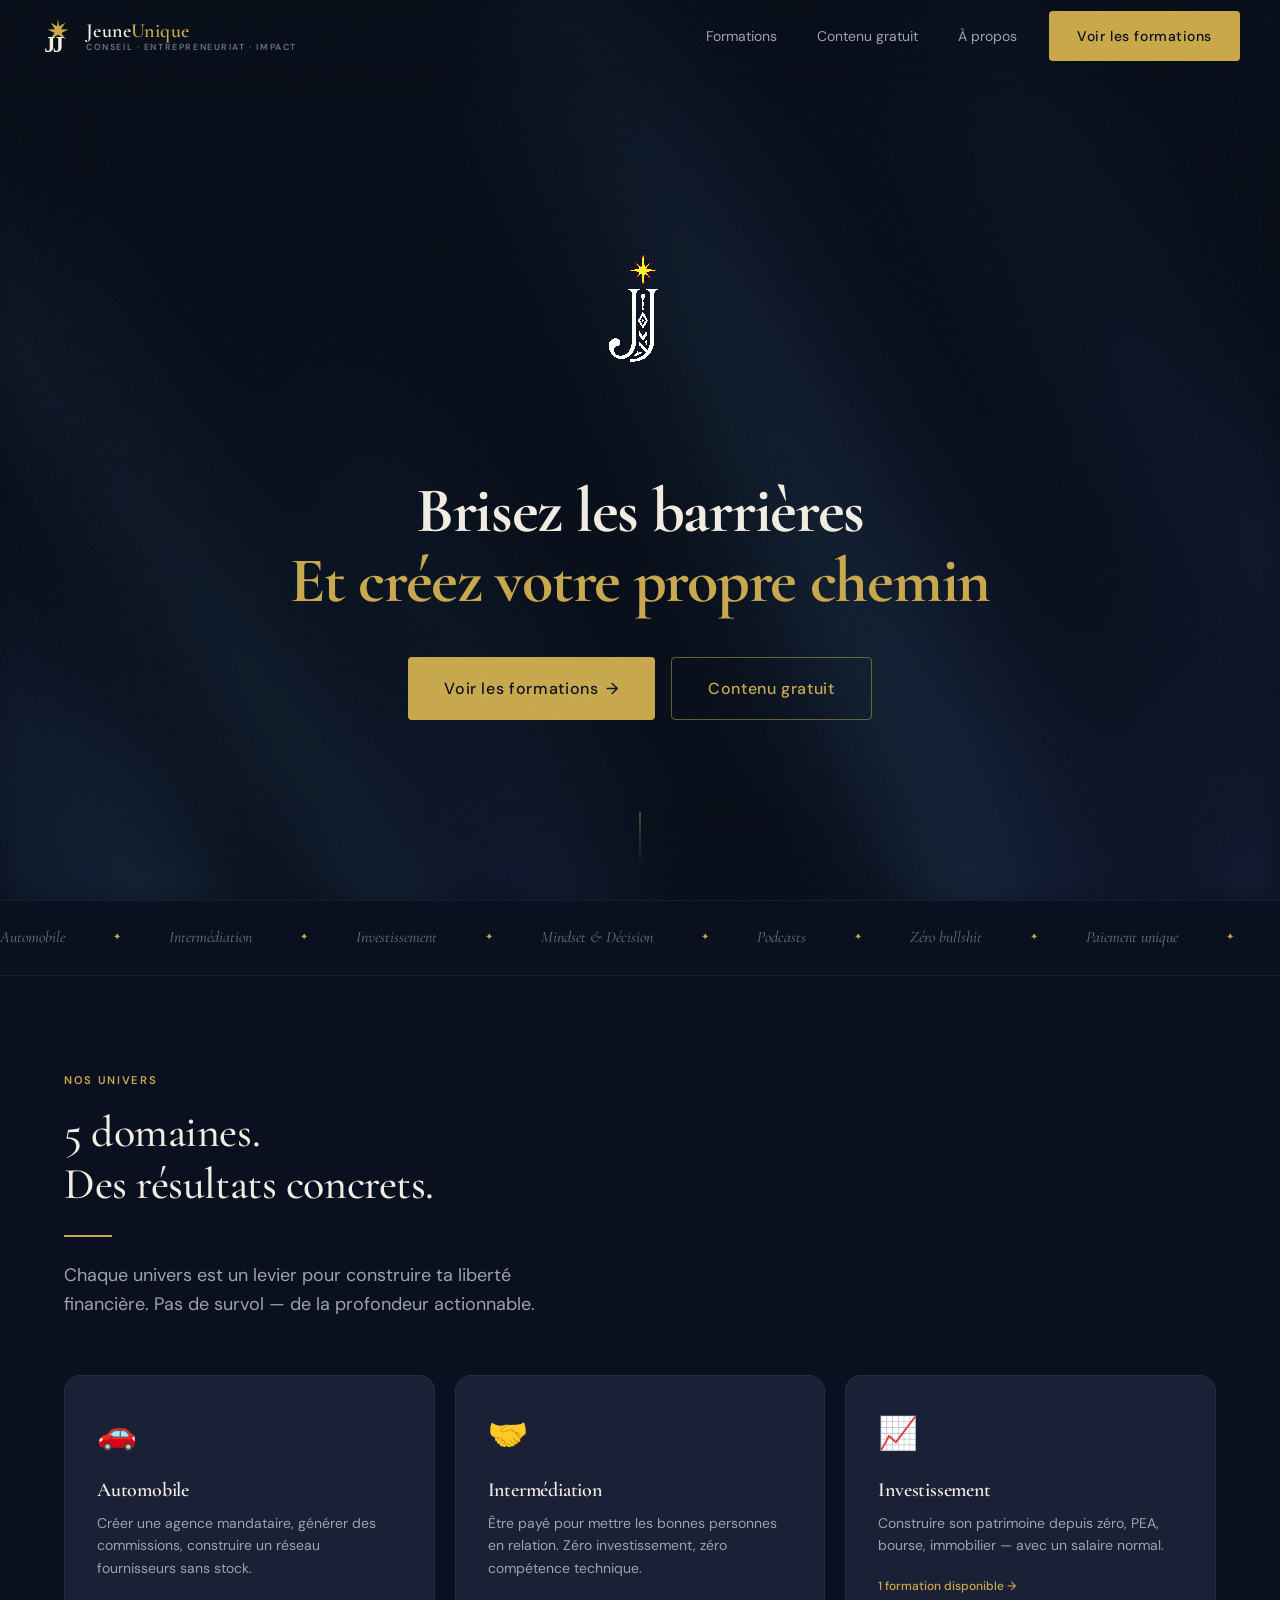
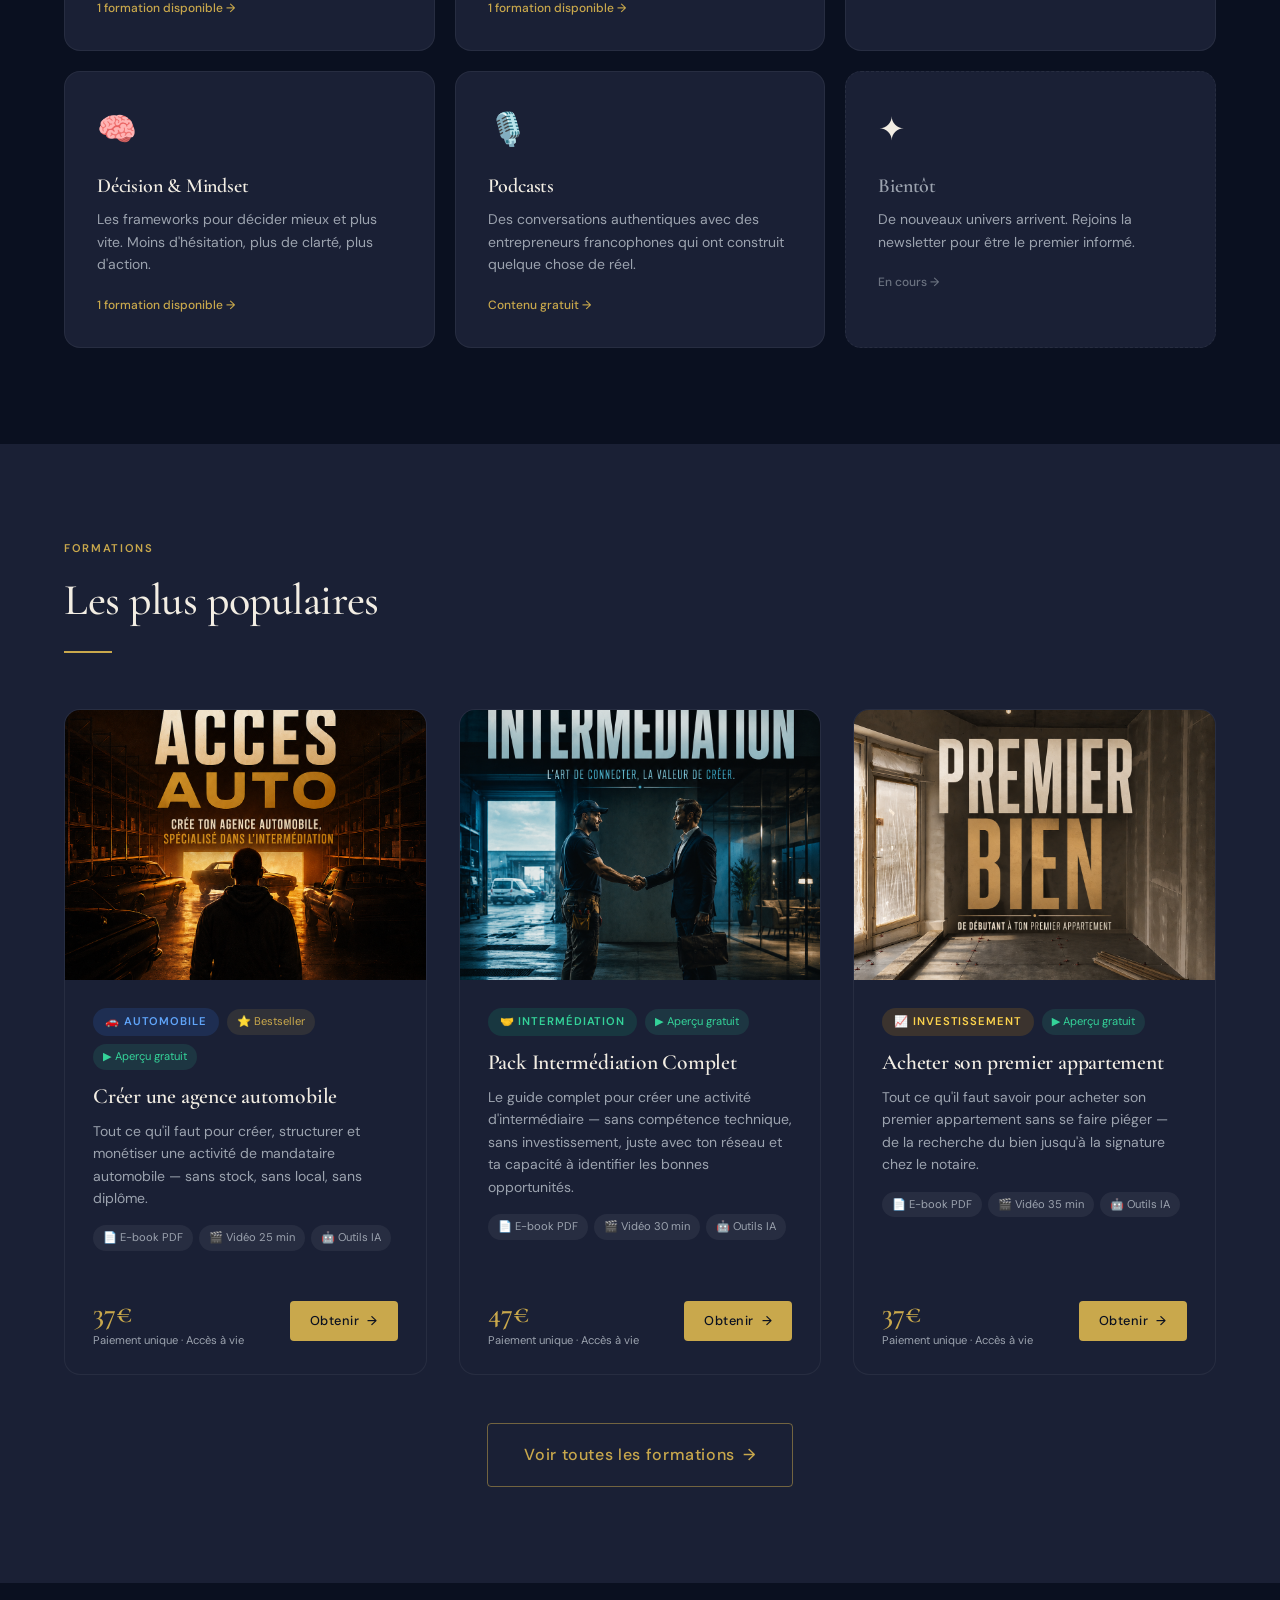
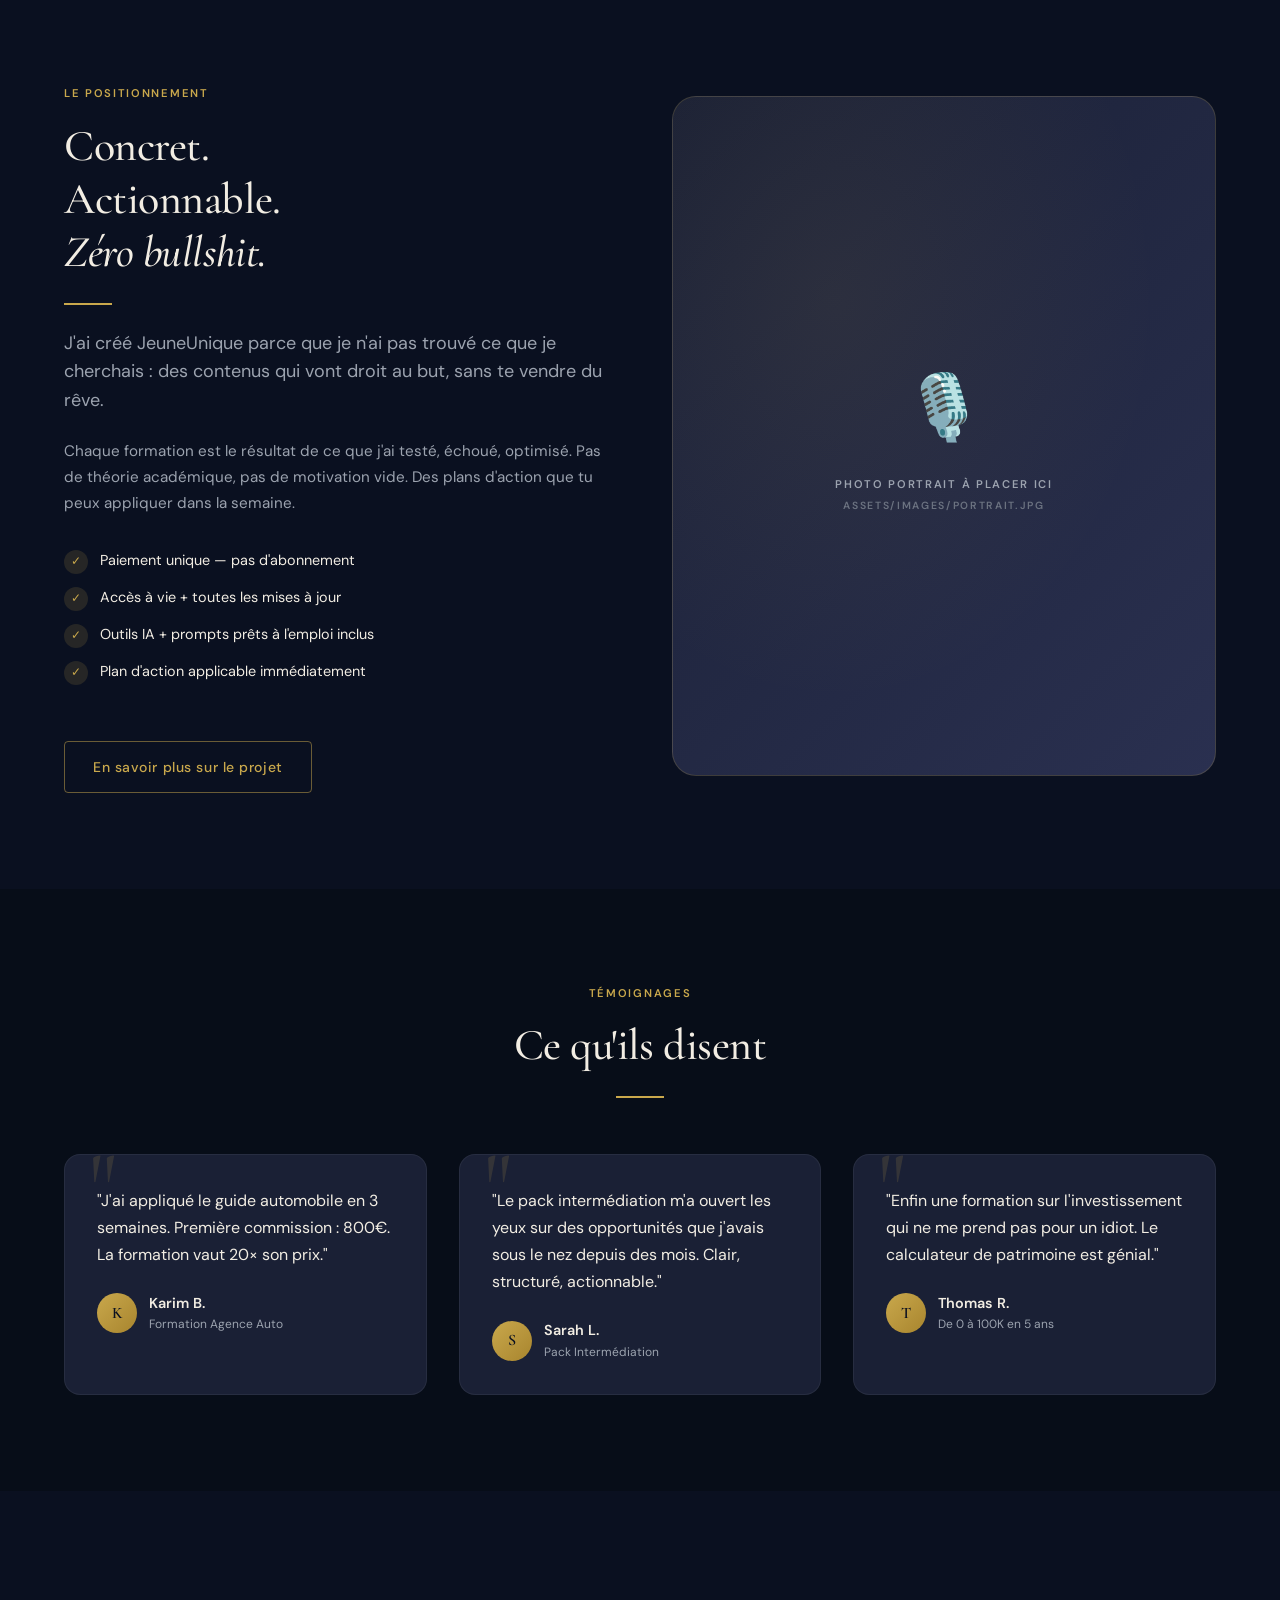
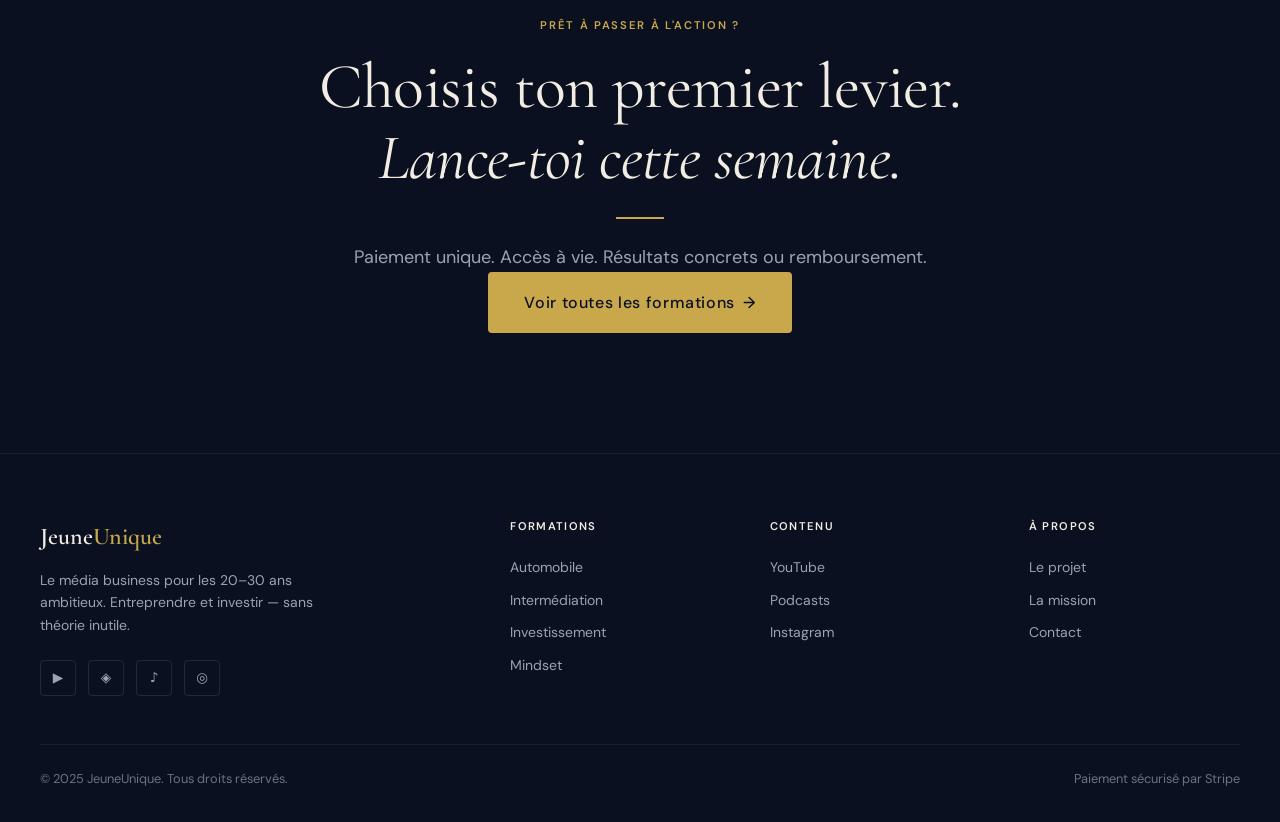
==== commit 7de4f8d4: "feat: hero beams animé, 3 formations V1 avec covers, assets logo/photo intégrés" ====
--- a/index.html
+++ b/index.html
@@ -45,46 +45,25 @@
     <a href="formations.html"      class="btn btn--primary btn--lg">Voir les formations</a>
   </div>
 
-  <!-- HERO — Banner Style -->
-  <section class="hero-v2">
-    <div class="hero-v2__bg"></div>
-
-    <!-- Arcs décoratifs -->
-    <div class="hero-v2__arcs">
-      <svg viewBox="0 0 400 400" fill="none">
-        <circle cx="200" cy="200" r="180" stroke="#C9A84C" stroke-width="1"/>
-        <circle cx="200" cy="200" r="140" stroke="#C9A84C" stroke-width="0.5"/>
-        <circle cx="200" cy="200" r="100" stroke="#C9A84C" stroke-width="0.5"/>
-      </svg>
-    </div>
-
-    <!-- COLONNE GAUCHE : logo cercle beige -->
-    <div class="hero-v2__left">
-      <div class="hero-v2__logo-circle">
-        <div class="hero-v2__logo-circle-bg">
-          <div style="position:relative;display:flex;flex-direction:column;align-items:center;">
-            <div class="hero-v2__star">★</div>
-            <div class="hero-v2__logo-jj">JJ</div>
-          </div>
-        </div>
-      </div>
-    </div>
-
-    <!-- COLONNE CENTRE : headline + CTA -->
-    <div class="hero-v2__center">
-      <div class="hero-v2__tag">
-        <span class="hero-v2__tag-item">Conseil</span>
-        <span class="hero-v2__tag-dot"></span>
-        <span class="hero-v2__tag-item">Entrepreneuriat</span>
-        <span class="hero-v2__tag-dot"></span>
-        <span class="hero-v2__tag-item">Impact</span>
-      </div>
-      <h1 class="hero-v2__title">Brisez les barrières</h1>
-      <div class="hero-v2__title-gold">et créez votre<br>propre chemin</div>
-      <p class="hero-v2__sub">
-        Des formations concrètes pour les 20–30 ans ambitieux. Automobile, intermédiation, investissement, mindset — zéro théorie inutile.
-      </p>
-      <div class="hero-v2__actions">
+  <!-- HERO — Gradient élégant -->
+  <section class="hero-etheral">
+
+    <!-- Faisceaux lumineux animés -->
+    <canvas id="hero-canvas" class="hero-canvas"></canvas>
+    <div class="hero-overlay"></div>
+
+    <!-- Contenu centré -->
+    <div class="hero-etheral__content">
+      <img
+        src="assets/logo/Logo 2k26 Noir.png"
+        alt="JeuneUnique"
+        class="hero-etheral__logo"
+      >
+      <h1 class="hero-etheral__title">
+        Brisez les barrières<br>
+        <span class="hero-etheral__title-gold">Et créez votre propre chemin</span>
+      </h1>
+      <div class="hero-etheral__actions">
         <a href="formations.html" class="btn btn--primary btn--lg">
           Voir les formations <span class="arrow">→</span>
         </a>
@@ -92,40 +71,11 @@
           Contenu gratuit
         </a>
       </div>
-      <div class="hero-v2__stats">
-        <div>
-          <div class="hero-v2__stat-value">5</div>
-          <div class="hero-v2__stat-label">Univers business</div>
-        </div>
-        <div>
-          <div class="hero-v2__stat-value">1×</div>
-          <div class="hero-v2__stat-label">Paiement unique</div>
-        </div>
-        <div>
-          <div class="hero-v2__stat-value">0</div>
-          <div class="hero-v2__stat-label">Bullshit</div>
-        </div>
-      </div>
-    </div>
-
-    <!-- COLONNE DROITE : portrait + cercles activités -->
-    <div class="hero-v2__right">
-      <!-- Ta photo ici : remplace par <img src="assets/images/portrait.png" class="hero-v2__photo" alt="JeuneUnique"> -->
-      <div class="hero-v2__photo-placeholder">
-        <div class="hero-v2__photo-silhouette">
-          <span style="font-size:3rem;opacity:0.3;">👤</span>
-          <span class="label" style="color:rgba(255,255,255,0.2);font-size:0.55rem;text-align:center;">Portrait à placer<br>assets/images/portrait.png</span>
-        </div>
-      </div>
-      <!-- Cercles décoratifs (activités) -->
-      <div class="hero-v2__circles">
-        <div class="hero-v2__circle-item">🚗</div>
-        <div class="hero-v2__circle-item">📈</div>
-        <div class="hero-v2__circle-item">🎙️</div>
-        <div class="hero-v2__circle-item">🤝</div>
-      </div>
-      <!-- Dégradé bas -->
-      <div style="position:absolute;bottom:0;left:0;right:0;height:200px;background:linear-gradient(to top,var(--navy) 0%,transparent 100%);pointer-events:none;"></div>
+    </div>
+
+    <!-- Indicateur scroll -->
+    <div class="hero-etheral__scroll">
+      <div class="hero-scroll-bar"></div>
     </div>
 
   </section>
--- a/css/main.css
+++ b/css/main.css
@@ -212,6 +212,22 @@
 }
 
 /* --- Formation card --- */
+.formation-card__cover {
+  width: 100%;
+  aspect-ratio: 4 / 3;
+  overflow: hidden;
+}
+.formation-card__cover img {
+  width: 100%;
+  height: 100%;
+  object-fit: cover;
+  display: block;
+  transition: transform 0.4s ease;
+}
+.formation-card:hover .formation-card__cover img {
+  transform: scale(1.04);
+}
+
 .formation-card {
   display: flex;
   flex-direction: column;
@@ -341,7 +357,104 @@
   margin-top: 2px;
 }
 
-/* --- Hero v2 — Banner style --- */
+/* --- Hero — Etheral Shadows --- */
+.hero-etheral {
+  position: relative;
+  width: 100%;
+  height: 100vh;
+  min-height: 640px;
+  background: #070d18;
+  display: flex;
+  align-items: center;
+  justify-content: center;
+  overflow: hidden;
+}
+/* Canvas faisceaux */
+.hero-canvas {
+  position: absolute;
+  inset: 0;
+  width: 100%;
+  height: 100%;
+  filter: blur(15px);
+  pointer-events: none;
+}
+/* Overlay subtil qui pulse */
+.hero-overlay {
+  position: absolute;
+  inset: 0;
+  background: rgba(7,13,24,0.05);
+  backdrop-filter: blur(50px);
+  animation: overlayPulse 10s ease-in-out infinite;
+  pointer-events: none;
+}
+@keyframes overlayPulse {
+  0%,100% { opacity: 0.05; }
+  50%     { opacity: 0.2;  }
+}
+.hero-etheral::after {
+  content: '';
+  position: absolute;
+  inset: 0;
+  background-image: url("data:image/svg+xml,%3Csvg viewBox='0 0 256 256' xmlns='http://www.w3.org/2000/svg'%3E%3Cfilter id='n'%3E%3CfeTurbulence type='fractalNoise' baseFrequency='0.85' numOctaves='4' stitchTiles='stitch'/%3E%3C/filter%3E%3Crect width='256' height='256' filter='url(%23n)'/%3E%3C/svg%3E");
+  background-size: 180px 180px;
+  background-repeat: repeat;
+  opacity: 0.05;
+  pointer-events: none;
+  z-index: 5;
+}
+.hero-etheral__content {
+  position: relative;
+  text-align: center;
+  padding: 0 24px;
+  display: flex;
+  flex-direction: column;
+  align-items: center;
+  gap: 40px;
+}
+.hero-etheral__logo {
+  width: clamp(160px, 20vw, 260px);
+  height: auto;
+  mix-blend-mode: screen;
+  filter: contrast(18) brightness(1.3);
+}
+.hero-etheral__title {
+  font-family: var(--font-serif);
+  font-size: clamp(2rem, 5vw, 4.5rem);
+  font-weight: 700;
+  line-height: 1.1;
+  color: var(--beige);
+  margin: 0;
+  letter-spacing: -0.02em;
+}
+.hero-etheral__title-gold {
+  color: var(--gold);
+  display: block;
+}
+.hero-etheral__actions {
+  display: flex;
+  gap: 16px;
+  flex-wrap: wrap;
+  justify-content: center;
+}
+.hero-etheral__scroll {
+  position: absolute;
+  bottom: 32px;
+  left: 50%;
+  transform: translateX(-50%);
+  z-index: 10;
+}
+.hero-scroll-bar {
+  width: 1px;
+  height: 56px;
+  background: linear-gradient(to bottom, rgba(201,168,76,0.7), transparent);
+  animation: scrollPulse 2s ease-in-out infinite;
+}
+@keyframes scrollPulse {
+  0%, 100% { opacity: 0.3; }
+  50%       { opacity: 1; }
+}
+
+/* --- Hero v2 — Banner style (conservé mais inutilisé) --- */
 .hero-v2 {
   min-height: 100vh;
   display: grid;
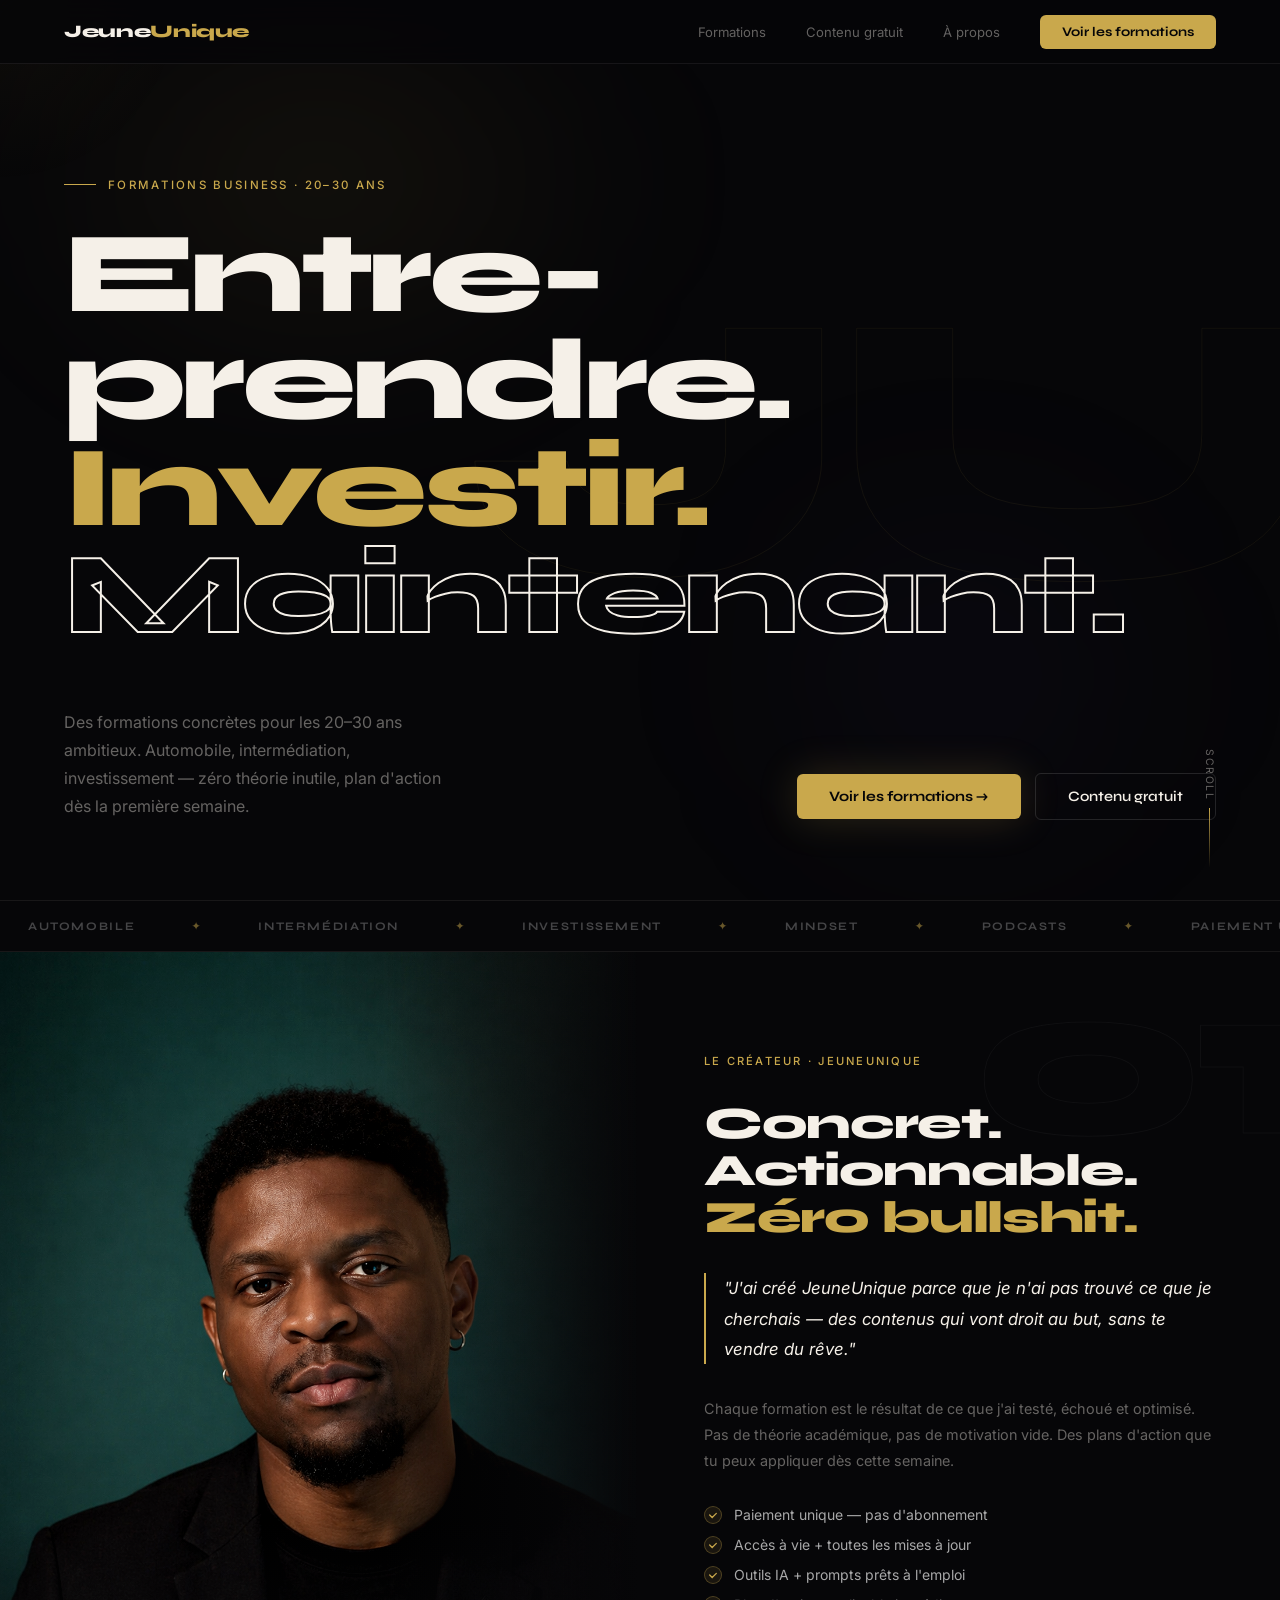
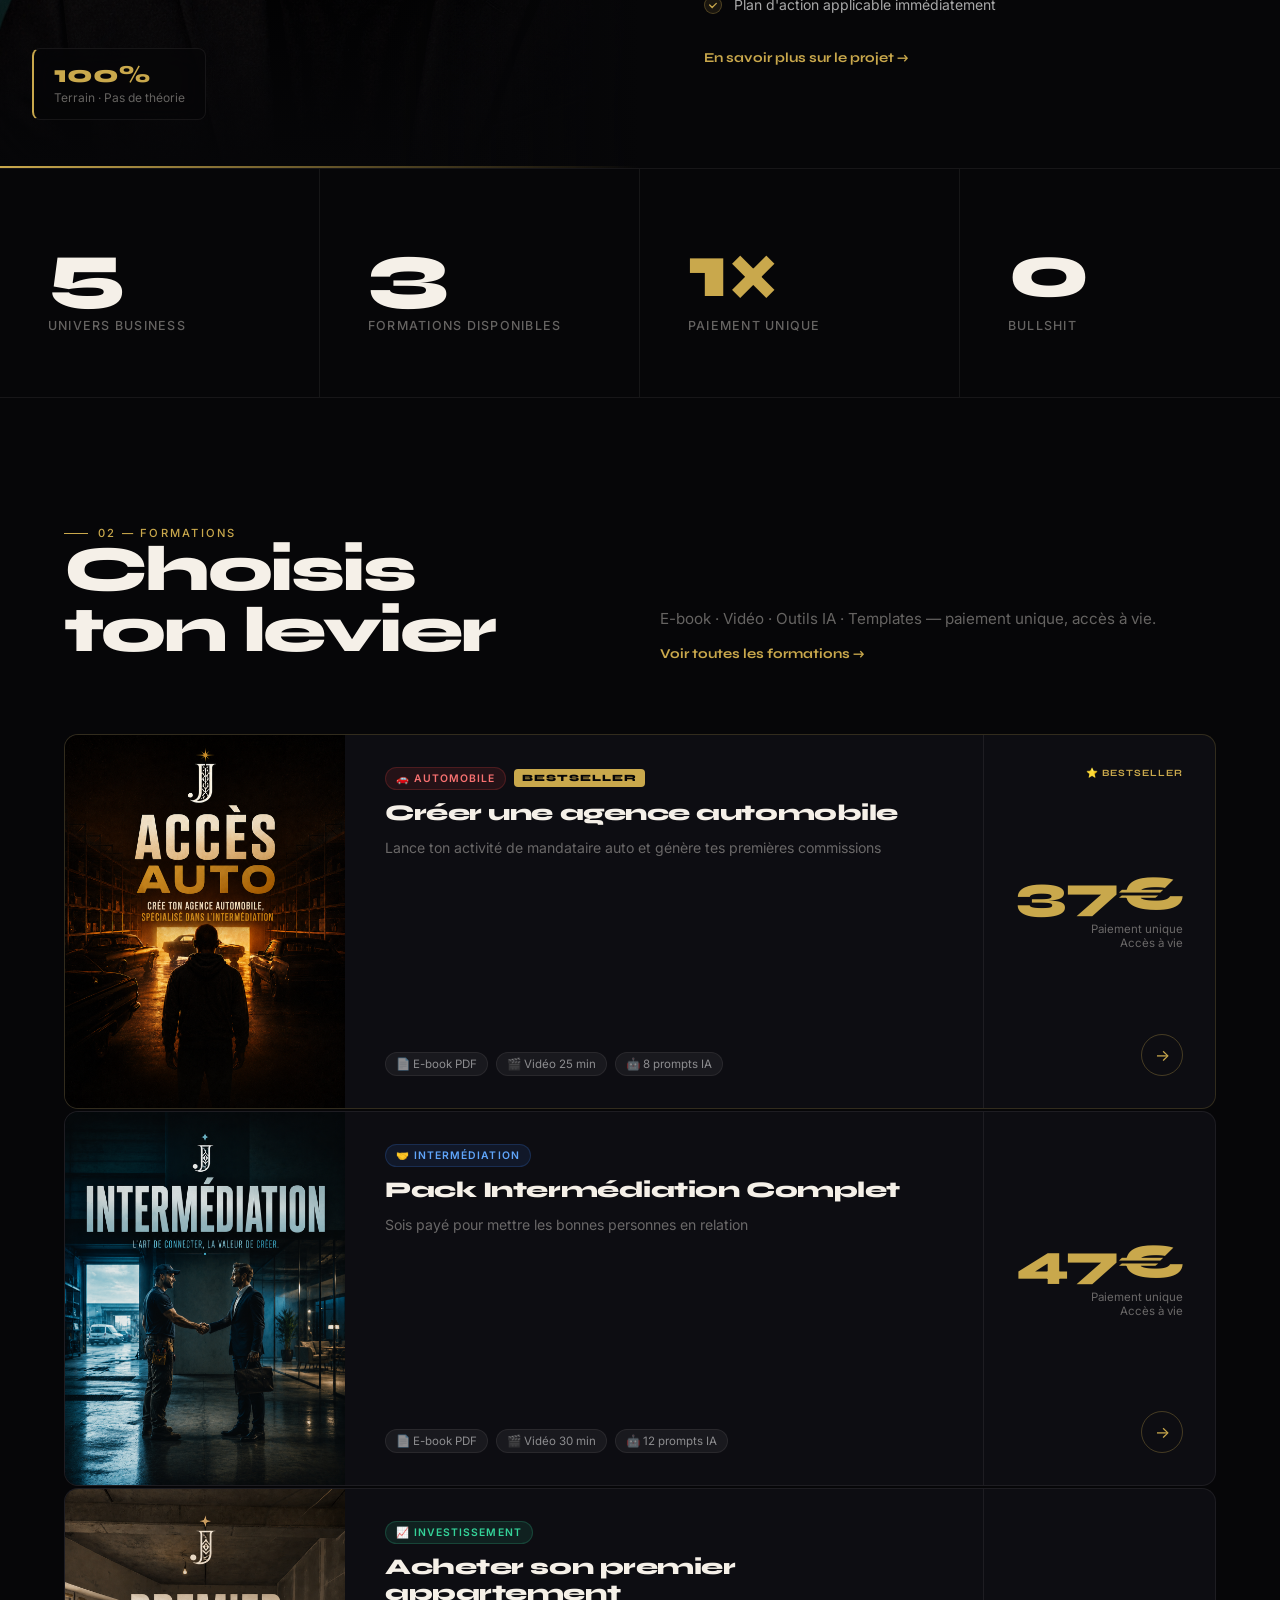
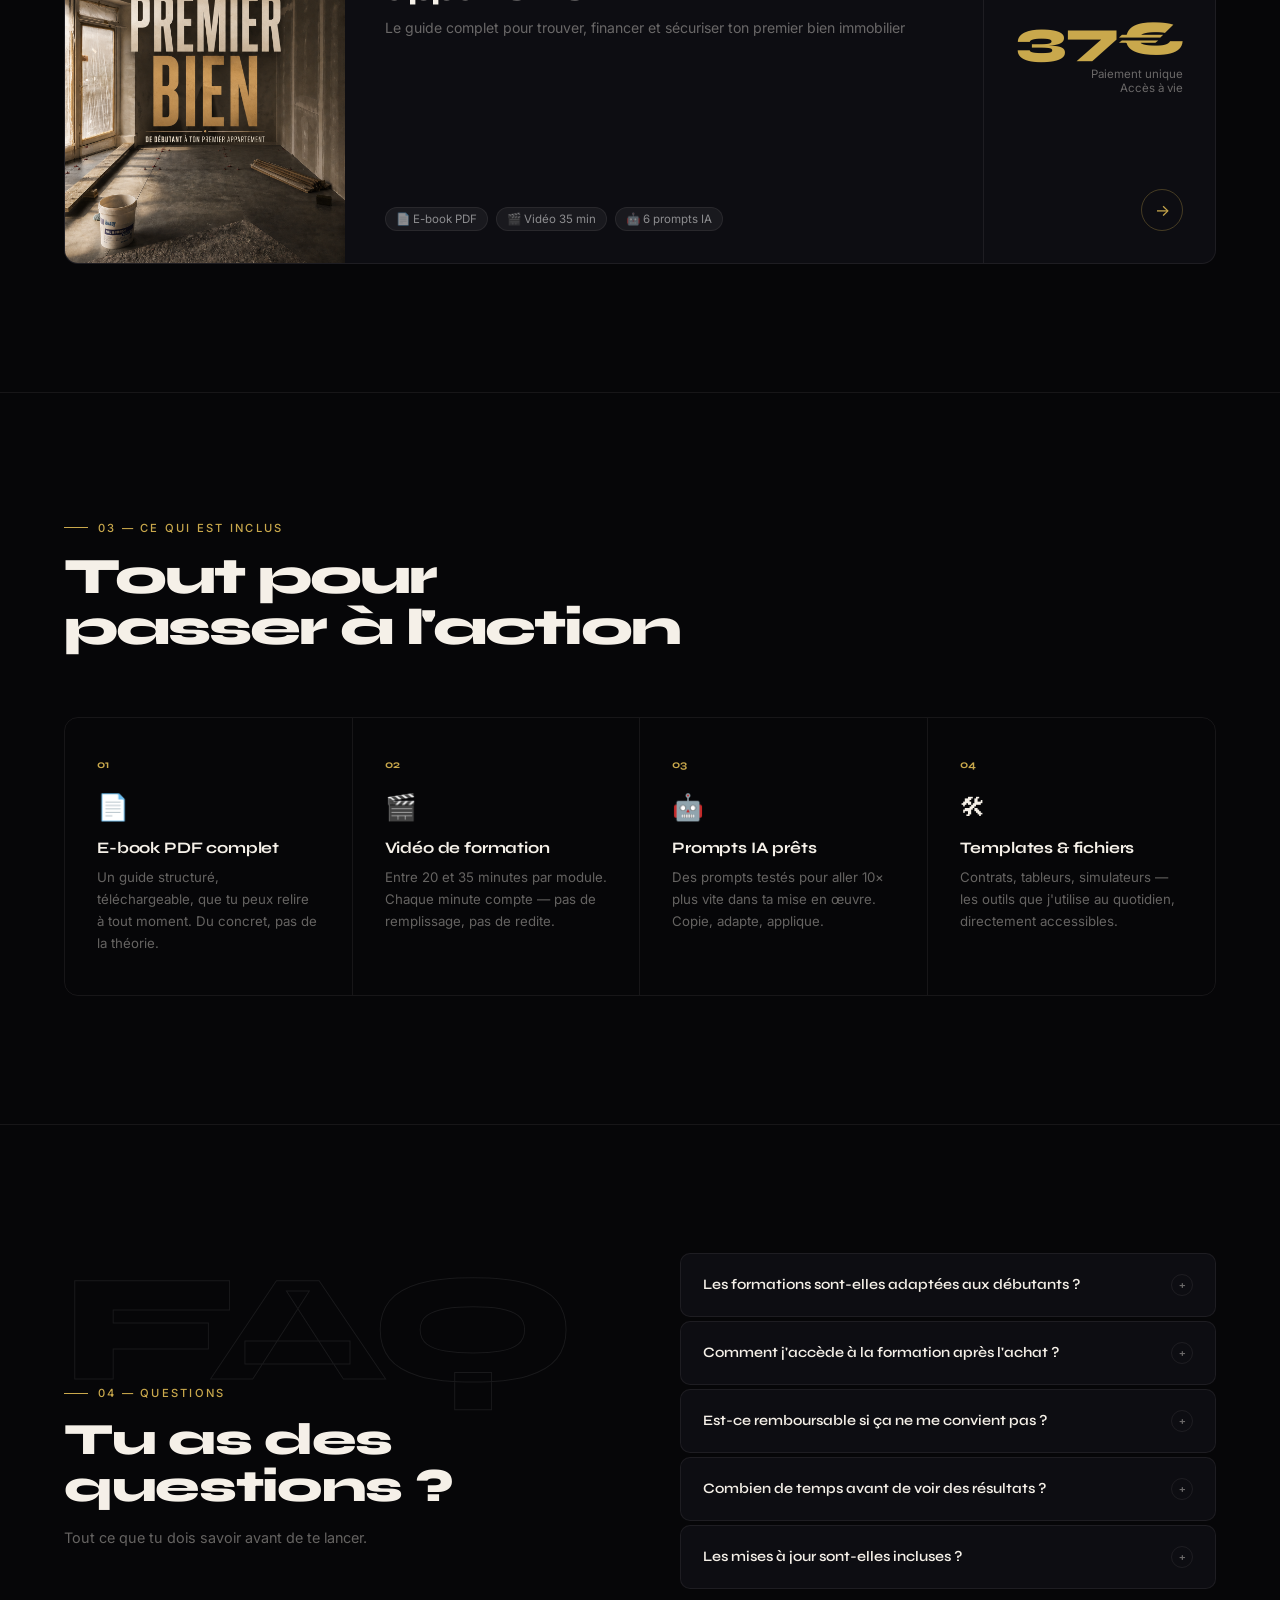
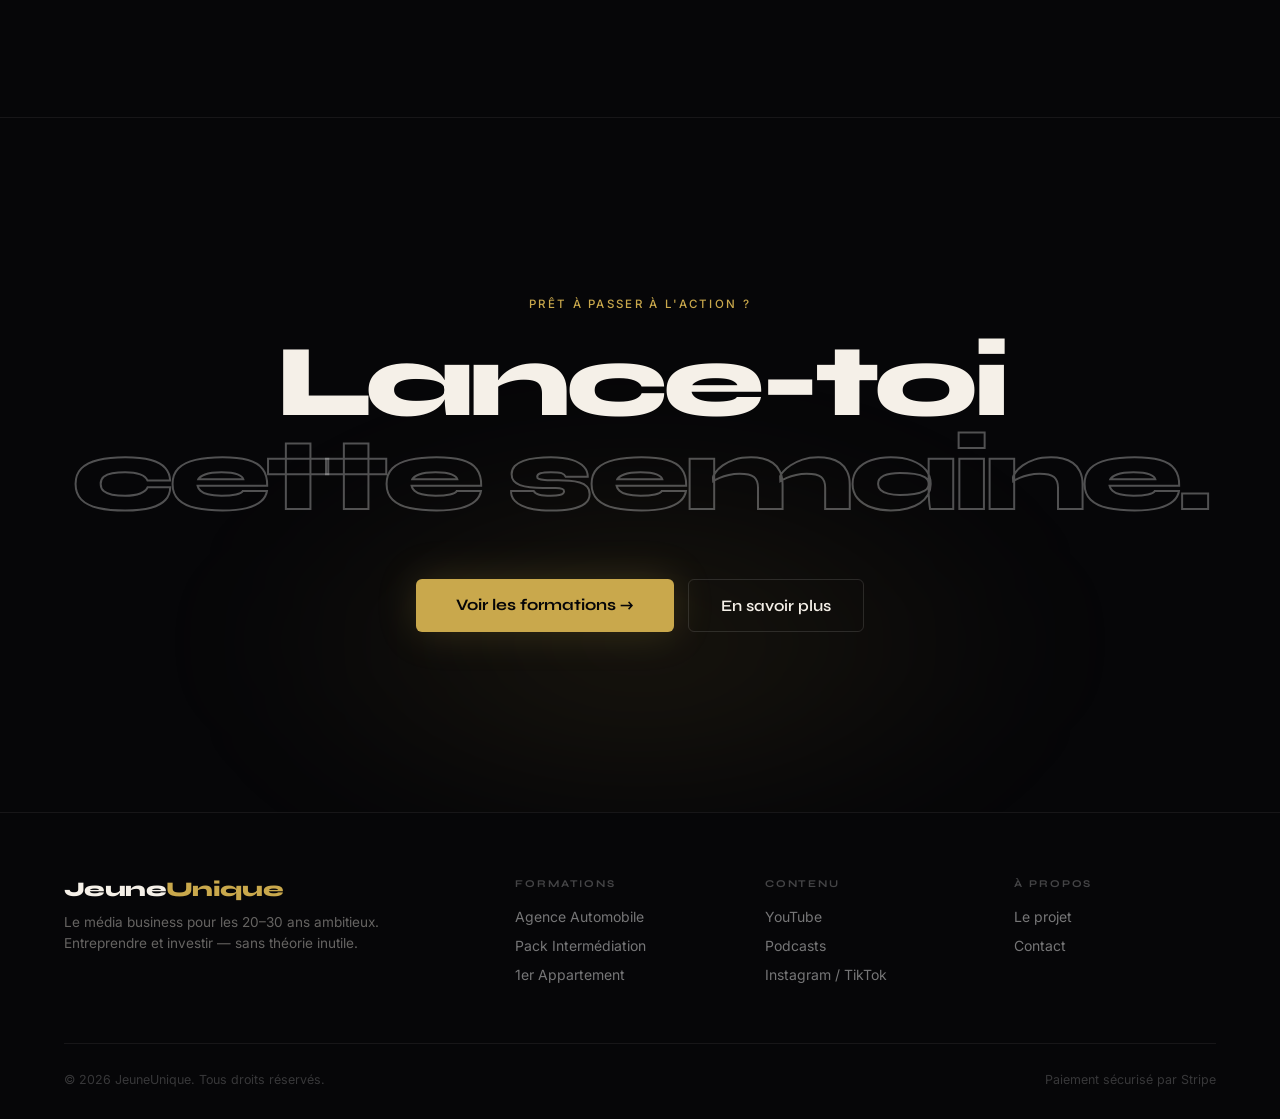
==== commit cf14e538: "feat: nouveau design editorial - Syne, hero typographique, cartes horizontales, FAQ 2 colonnes, abou" ====
--- a/index.html
+++ b/index.html
@@ -3,378 +3,920 @@
 <head>
   <meta charset="UTF-8">
   <meta name="viewport" content="width=device-width, initial-scale=1.0">
-  <meta name="description" content="JeuneUnique — Brisez les barrières et créez votre propre chemin. Conseil, entrepreneuriat, impact.">
-  <title>JeuneUnique — Brisez les barrières, créez votre chemin</title>
-  <link rel="stylesheet" href="css/main.css">
+  <title>JeuneUnique — Formations business pour les 20–30 ans ambitieux</title>
+  <link rel="preconnect" href="https://fonts.googleapis.com">
+  <link href="https://fonts.googleapis.com/css2?family=Syne:wght@400;500;600;700;800&family=Inter:wght@300;400;500&display=swap" rel="stylesheet">
+  <style>
+    *, *::before, *::after { box-sizing: border-box; margin: 0; padding: 0; }
+
+    :root {
+      --black:  #060608;
+      --dark:   #0d0d12;
+      --gold:   #C9A84C;
+      --gold-r: 201,168,76;
+      --white:  #f5f0e8;
+      --muted:  rgba(245,240,232,0.4);
+      --border: rgba(245,240,232,0.07);
+      --sans:   'Syne', system-ui, sans-serif;
+      --body:   'Inter', system-ui, sans-serif;
+    }
+
+    html { scroll-behavior: smooth; }
+    body { background: var(--black); color: var(--white); font-family: var(--body); overflow-x: hidden; }
+    a { text-decoration: none; color: inherit; }
+
+    /* ── CURSOR GLOW ── */
+    .cursor-glow {
+      position: fixed; width: 400px; height: 400px;
+      border-radius: 50%; pointer-events: none; z-index: 0;
+      background: radial-gradient(circle, rgba(var(--gold-r),.05) 0%, transparent 65%);
+      transform: translate(-50%,-50%);
+      transition: opacity .3s;
+    }
+
+    /* ── NAV ── */
+    nav {
+      position: fixed; top: 0; left: 0; right: 0; z-index: 100;
+      display: flex; align-items: center; justify-content: space-between;
+      padding: 0 clamp(24px,5vw,80px); height: 64px;
+      border-bottom: 1px solid var(--border);
+      background: rgba(6,6,8,0.8); backdrop-filter: blur(20px);
+    }
+    .n-logo {
+      font-family: var(--sans); font-size: 1.1rem; font-weight: 800;
+      letter-spacing: -.02em;
+    }
+    .n-logo span { color: var(--gold); }
+    .n-links { display: flex; align-items: center; gap: 40px; }
+    .n-link {
+      font-family: var(--body); font-size: .82rem; font-weight: 400;
+      color: var(--muted); transition: color .2s;
+    }
+    .n-link:hover { color: var(--white); }
+    .n-cta {
+      font-family: var(--sans); font-size: .82rem; font-weight: 700;
+      background: var(--gold); color: var(--black);
+      padding: 9px 22px; border-radius: 6px;
+      transition: opacity .2s, transform .15s;
+    }
+    .n-cta:hover { opacity: .85; transform: translateY(-1px); }
+
+    /* ── HERO ── */
+    .hero {
+      position: relative; min-height: 100vh;
+      display: flex; flex-direction: column; justify-content: flex-end;
+      padding: 0 clamp(24px,5vw,80px) 80px;
+      overflow: hidden;
+    }
+    /* Big background number */
+    .hero-bg-num {
+      position: absolute; top: 50%; right: -2vw;
+      transform: translateY(-50%);
+      font-family: var(--sans); font-weight: 800;
+      font-size: clamp(200px, 30vw, 480px);
+      line-height: 1; letter-spacing: -.05em;
+      color: transparent;
+      -webkit-text-stroke: 1px rgba(var(--gold-r),.07);
+      pointer-events: none; user-select: none;
+    }
+    /* Animated gradient mesh */
+    .hero-mesh {
+      position: absolute; inset: 0; pointer-events: none;
+      overflow: hidden;
+    }
+    .hero-mesh::before {
+      content: '';
+      position: absolute; width: 60vw; height: 60vh;
+      top: -10%; left: -5%;
+      background: radial-gradient(ellipse, rgba(var(--gold-r),.08) 0%, transparent 65%);
+      filter: blur(80px);
+      animation: drift 20s ease-in-out infinite;
+    }
+    .hero-mesh::after {
+      content: '';
+      position: absolute; width: 40vw; height: 50vh;
+      bottom: 0; right: 5%;
+      background: radial-gradient(ellipse, rgba(99,74,198,.07) 0%, transparent 65%);
+      filter: blur(100px);
+      animation: drift 28s ease-in-out infinite reverse;
+    }
+    @keyframes drift {
+      0%,100% { transform: translate(0,0); }
+      33% { transform: translate(40px,30px); }
+      66% { transform: translate(-30px,-20px); }
+    }
+
+    .hero-eyebrow {
+      font-family: var(--body); font-size: .72rem; font-weight: 500;
+      letter-spacing: .2em; text-transform: uppercase;
+      color: var(--gold); margin-bottom: 28px;
+      display: flex; align-items: center; gap: 12px;
+      animation: slideUp .8s ease-out both;
+    }
+    .hero-eyebrow::before {
+      content: ''; display: block; width: 32px; height: 1px; background: var(--gold);
+    }
+
+    .hero-title {
+      font-family: var(--sans); font-weight: 800;
+      font-size: clamp(3.5rem, 9vw, 10rem);
+      line-height: .93; letter-spacing: -.04em;
+      max-width: 16ch;
+      animation: slideUp .8s .1s ease-out both;
+    }
+    .hero-title .line-gold { color: var(--gold); }
+    .hero-title .line-outline {
+      color: transparent;
+      -webkit-text-stroke: 2px var(--white);
+    }
+
+    .hero-bottom {
+      display: flex; align-items: flex-end; justify-content: space-between;
+      margin-top: 60px; flex-wrap: wrap; gap: 32px;
+      animation: slideUp .8s .25s ease-out both;
+    }
+    .hero-desc {
+      font-size: 1rem; color: var(--muted); line-height: 1.75;
+      max-width: 380px;
+    }
+    .hero-actions { display: flex; align-items: center; gap: 14px; }
+    .btn-gold {
+      font-family: var(--sans); font-size: .9rem; font-weight: 700;
+      background: var(--gold); color: var(--black);
+      padding: 14px 32px; border-radius: 6px; border: none; cursor: pointer;
+      transition: opacity .2s, transform .15s;
+      box-shadow: 0 0 40px rgba(var(--gold-r),.2);
+    }
+    .btn-gold:hover { opacity: .85; transform: translateY(-2px); }
+    .btn-line {
+      font-family: var(--sans); font-size: .9rem; font-weight: 600;
+      color: var(--white); background: transparent;
+      padding: 14px 32px; border-radius: 6px;
+      border: 1px solid rgba(255,255,255,.12);
+      transition: border-color .2s, background .2s;
+    }
+    .btn-line:hover { border-color: rgba(255,255,255,.3); background: rgba(255,255,255,.04); }
+
+    /* Scroll indicator */
+    .hero-scroll {
+      position: absolute; bottom: 32px; right: clamp(24px,5vw,80px);
+      display: flex; flex-direction: column; align-items: center; gap: 8px;
+      animation: slideUp .8s .4s ease-out both;
+    }
+    .hero-scroll span {
+      font-family: var(--body); font-size: .65rem; letter-spacing: .15em;
+      text-transform: uppercase; color: var(--muted);
+      writing-mode: vertical-rl;
+    }
+    .hero-scroll-line {
+      width: 1px; height: 60px;
+      background: linear-gradient(to bottom, var(--gold), transparent);
+      animation: scrollPulse 2s ease-in-out infinite;
+    }
+    @keyframes scrollPulse { 0%,100%{opacity:.3;transform:scaleY(.8)} 50%{opacity:1;transform:scaleY(1)} }
+
+    /* ── MARQUEE ── */
+    .marquee-section {
+      border-top: 1px solid var(--border);
+      border-bottom: 1px solid var(--border);
+      overflow: hidden; padding: 18px 0;
+    }
+    .marquee-track {
+      display: flex; width: max-content;
+      animation: scroll 32s linear infinite;
+    }
+    .mi {
+      padding: 0 28px;
+      font-family: var(--sans); font-size: .72rem; font-weight: 700;
+      letter-spacing: .14em; text-transform: uppercase;
+      color: rgba(255,255,255,.25); white-space: nowrap;
+    }
+    .mi-gold { color: var(--gold); opacity: .5; }
+    @keyframes scroll { to { transform: translateX(-50%); } }
+
+    /* ── ABOUT ── */
+    .about-section {
+      position: relative; z-index: 1;
+      display: grid; grid-template-columns: 1fr 1fr;
+      min-height: 90vh;
+    }
+    .about-photo-col {
+      position: relative; overflow: hidden;
+    }
+    .about-photo {
+      width: 100%; height: 100%;
+      object-fit: cover; object-position: top center;
+      display: block; filter: grayscale(20%) contrast(1.08);
+    }
+    /* Overlay gradient */
+    .about-photo-overlay {
+      position: absolute; inset: 0;
+      background: linear-gradient(to right, transparent 60%, var(--black) 100%),
+                  linear-gradient(to top, var(--black) 0%, transparent 30%);
+    }
+    /* Section number */
+    .about-section-num {
+      position: absolute; top: 40px; left: 32px;
+      font-family: var(--sans); font-size: .7rem; font-weight: 700;
+      letter-spacing: .2em; text-transform: uppercase;
+      color: var(--gold);
+    }
+    /* Gold line bottom photo */
+    .about-photo-col::after {
+      content: '';
+      position: absolute; bottom: 0; left: 0; right: 0; height: 2px;
+      background: linear-gradient(to right, var(--gold), transparent);
+    }
+    /* Float badge on photo */
+    .about-badge {
+      position: absolute; bottom: 48px; left: 32px;
+      background: rgba(6,6,8,.85); backdrop-filter: blur(12px);
+      border: 1px solid var(--border);
+      border-left: 2px solid var(--gold);
+      padding: 14px 20px; border-radius: 8px;
+    }
+    .about-badge__v {
+      font-family: var(--sans); font-size: 1.5rem; font-weight: 800;
+      color: var(--gold); line-height: 1;
+    }
+    .about-badge__l { font-size: .75rem; color: var(--muted); margin-top: 3px; }
+
+    .about-text-col {
+      padding: clamp(60px,8vw,120px) clamp(32px,5vw,80px);
+      display: flex; flex-direction: column; justify-content: center; gap: 32px;
+      position: relative;
+    }
+    /* Big "01" in background */
+    .about-text-col::before {
+      content: '01';
+      position: absolute; top: 0; right: -20px;
+      font-family: var(--sans); font-weight: 800;
+      font-size: 220px; line-height: 1; letter-spacing: -.05em;
+      color: transparent; -webkit-text-stroke: 1px rgba(255,255,255,.04);
+      pointer-events: none; user-select: none;
+    }
+    .about-label {
+      font-family: var(--body); font-size: .7rem; font-weight: 500;
+      letter-spacing: .2em; text-transform: uppercase; color: var(--gold);
+    }
+    .about-title {
+      font-family: var(--sans); font-size: clamp(2rem,3.5vw,3rem);
+      font-weight: 800; line-height: 1.05; letter-spacing: -.03em;
+    }
+    .about-quote {
+      font-family: var(--body); font-size: 1.05rem; line-height: 1.8;
+      color: var(--white); font-style: italic;
+      padding-left: 18px;
+      border-left: 2px solid var(--gold);
+    }
+    .about-body { font-size: .9rem; color: var(--muted); line-height: 1.8; }
+    .about-checks { display: flex; flex-direction: column; gap: 12px; }
+    .about-check {
+      display: flex; align-items: center; gap: 12px;
+      font-size: .875rem; color: rgba(255,255,255,.65);
+    }
+    .about-check::before {
+      content: '';
+      width: 18px; height: 18px; border-radius: 50%; flex-shrink: 0;
+      background: rgba(var(--gold-r),.1);
+      border: 1px solid rgba(var(--gold-r),.3);
+      background-image: url("data:image/svg+xml,%3Csvg viewBox='0 0 12 12' xmlns='http://www.w3.org/2000/svg'%3E%3Cpath d='M2 6l3 3 5-5' stroke='%23C9A84C' stroke-width='1.5' fill='none' stroke-linecap='round'/%3E%3C/svg%3E");
+      background-size: 10px; background-repeat: no-repeat; background-position: center;
+    }
+    .about-link {
+      display: inline-flex; align-items: center; gap: 8px;
+      font-family: var(--sans); font-size: .85rem; font-weight: 700;
+      color: var(--gold); transition: gap .2s;
+    }
+    .about-link:hover { gap: 14px; }
+
+    /* ── STATS ── */
+    .stats-section {
+      position: relative; z-index: 1;
+      border-top: 1px solid var(--border);
+    }
+    .stats-grid {
+      display: grid; grid-template-columns: repeat(4, 1fr);
+    }
+    .stat-cell {
+      padding: 64px 48px; border-right: 1px solid var(--border);
+      position: relative; overflow: hidden;
+      transition: background .25s;
+    }
+    .stat-cell:last-child { border-right: none; }
+    .stat-cell::before {
+      content: ''; position: absolute; top: 0; left: 0; right: 0; height: 2px;
+      background: linear-gradient(to right, var(--gold), transparent);
+      transform: scaleX(0); transform-origin: left;
+      transition: transform .4s ease;
+    }
+    .stat-cell:hover { background: rgba(255,255,255,.02); }
+    .stat-cell:hover::before { transform: scaleX(1); }
+    .stat-num {
+      font-family: var(--sans); font-weight: 800;
+      font-size: clamp(3.5rem,6vw,6rem); line-height: 1;
+      letter-spacing: -.04em; color: var(--white);
+      margin-bottom: 8px;
+    }
+    .stat-num em { color: var(--gold); font-style: normal; }
+    .stat-label {
+      font-size: .78rem; font-weight: 500; letter-spacing: .1em;
+      text-transform: uppercase; color: var(--muted);
+    }
+
+    /* ── FORMATIONS ── */
+    .form-section {
+      position: relative; z-index: 1;
+      padding: clamp(80px,10vw,140px) clamp(24px,5vw,80px);
+      border-top: 1px solid var(--border);
+    }
+    .form-header {
+      display: grid; grid-template-columns: 1fr 1fr;
+      gap: 40px; align-items: end; margin-bottom: 72px;
+    }
+    .section-num-label {
+      font-family: var(--body); font-size: .7rem; font-weight: 500;
+      letter-spacing: .2em; text-transform: uppercase; color: var(--gold);
+      display: flex; align-items: center; gap: 10px;
+    }
+    .section-num-label::before {
+      content: ''; display: block; width: 24px; height: 1px; background: var(--gold);
+    }
+    .form-title {
+      font-family: var(--sans); font-size: clamp(2.5rem,5vw,5rem);
+      font-weight: 800; line-height: .95; letter-spacing: -.04em;
+    }
+    .form-desc { font-size: .95rem; color: var(--muted); line-height: 1.75; }
+    .form-see-all {
+      font-family: var(--sans); font-size: .85rem; font-weight: 700;
+      color: var(--gold); display: inline-flex; align-items: center; gap: 8px;
+      transition: gap .2s;
+    }
+    .form-see-all:hover { gap: 14px; }
+
+    /* Horizontal formation cards */
+    .form-list { display: flex; flex-direction: column; gap: 2px; }
+    .form-card {
+      display: grid; grid-template-columns: 280px 1fr auto;
+      gap: 0; align-items: stretch;
+      background: var(--dark);
+      border: 1px solid var(--border);
+      border-radius: 14px; overflow: hidden;
+      transition: border-color .3s, transform .3s;
+      cursor: pointer;
+    }
+    .form-card:hover { border-color: rgba(var(--gold-r),.3); transform: translateX(6px); }
+    .form-card--featured { border-color: rgba(var(--gold-r),.2); }
+    .form-card--featured:hover { border-color: rgba(var(--gold-r),.5); }
+    .form-card__img {
+      width: 100%; height: 100%; object-fit: cover;
+      transition: transform .5s; display: block;
+    }
+    .form-card:hover .form-card__img { transform: scale(1.05); }
+    .form-card__body {
+      padding: 32px 40px; display: flex; flex-direction: column;
+      justify-content: space-between; gap: 16px;
+    }
+    .form-card__top { display: flex; flex-direction: column; gap: 10px; }
+    .form-card__tag {
+      display: inline-flex; align-items: center; gap: 6px;
+      font-family: var(--body); font-size: .65rem; font-weight: 600;
+      letter-spacing: .1em; text-transform: uppercase;
+      padding: 4px 10px; border-radius: 100px; width: fit-content;
+    }
+    .tag-auto   { background: rgba(239,68,68,.1);  color: #f87171; border: 1px solid rgba(239,68,68,.2); }
+    .tag-inter  { background: rgba(59,130,246,.1); color: #60a5fa; border: 1px solid rgba(59,130,246,.2); }
+    .tag-invest { background: rgba(52,211,153,.1); color: #34d399; border: 1px solid rgba(52,211,153,.2); }
+    .form-card__name {
+      font-family: var(--sans); font-size: 1.4rem; font-weight: 800;
+      letter-spacing: -.02em; line-height: 1.15;
+    }
+    .form-card__desc { font-size: .88rem; color: var(--muted); line-height: 1.65; }
+    .form-card__pills {
+      display: flex; flex-wrap: wrap; gap: 8px;
+    }
+    .form-pill {
+      font-size: .72rem; padding: 4px 10px; border-radius: 100px;
+      background: rgba(255,255,255,.05); border: 1px solid var(--border);
+      color: rgba(255,255,255,.5);
+    }
+    .form-card__price-col {
+      padding: 32px; display: flex; flex-direction: column;
+      align-items: flex-end; justify-content: space-between;
+      border-left: 1px solid var(--border); min-width: 160px;
+    }
+    .form-card__price {
+      font-family: var(--sans); font-size: 3rem; font-weight: 800;
+      letter-spacing: -.04em; color: var(--gold); line-height: 1;
+      text-align: right;
+    }
+    .form-card__once { font-size: .72rem; color: var(--muted); margin-top: 4px; text-align: right; }
+    .form-card__arrow {
+      width: 42px; height: 42px; border-radius: 50%;
+      border: 1px solid rgba(var(--gold-r),.3);
+      display: flex; align-items: center; justify-content: center;
+      color: var(--gold); font-size: 1rem;
+      transition: background .2s, transform .2s;
+    }
+    .form-card:hover .form-card__arrow { background: var(--gold); color: var(--black); transform: rotate(45deg); }
+    .form-card__featured-badge {
+      background: var(--gold); color: var(--black);
+      font-family: var(--sans); font-size: .6rem; font-weight: 800;
+      letter-spacing: .1em; text-transform: uppercase;
+      padding: 3px 8px; border-radius: 4px;
+    }
+
+    /* ── FEATURES ── */
+    .feat-section {
+      position: relative; z-index: 1;
+      padding: clamp(80px,10vw,140px) clamp(24px,5vw,80px);
+      border-top: 1px solid var(--border);
+    }
+    .feat-header { margin-bottom: 64px; }
+    .feat-title {
+      font-family: var(--sans); font-size: clamp(2rem,4vw,4rem);
+      font-weight: 800; letter-spacing: -.04em; line-height: 1;
+      max-width: 14ch; margin-top: 16px;
+    }
+    .feat-grid {
+      display: grid; grid-template-columns: repeat(4, 1fr);
+      border: 1px solid var(--border); border-radius: 14px; overflow: hidden;
+      gap: 0;
+    }
+    .feat-item {
+      padding: 40px 32px; border-right: 1px solid var(--border);
+      position: relative; overflow: hidden; transition: background .3s;
+    }
+    .feat-item:last-child { border-right: none; }
+    .feat-item:hover { background: rgba(255,255,255,.025); }
+    .feat-num {
+      font-family: var(--sans); font-size: .7rem; font-weight: 700;
+      color: var(--gold); margin-bottom: 20px;
+    }
+    .feat-icon { font-size: 1.6rem; display: block; margin-bottom: 16px; }
+    .feat-name {
+      font-family: var(--sans); font-size: 1rem; font-weight: 700;
+      margin-bottom: 10px; letter-spacing: -.01em;
+    }
+    .feat-desc { font-size: .83rem; color: var(--muted); line-height: 1.65; }
+
+    /* ── FAQ ── */
+    .faq-section {
+      position: relative; z-index: 1;
+      padding: clamp(80px,10vw,140px) clamp(24px,5vw,80px);
+      border-top: 1px solid var(--border);
+      display: grid; grid-template-columns: 1fr 1fr; gap: 80px; align-items: start;
+    }
+    .faq-left { position: sticky; top: 100px; }
+    .faq-big-num {
+      font-family: var(--sans); font-weight: 800;
+      font-size: clamp(6rem, 12vw, 14rem); line-height: 1; letter-spacing: -.05em;
+      color: transparent; -webkit-text-stroke: 1px rgba(255,255,255,.08);
+      margin-bottom: -20px;
+    }
+    .faq-title {
+      font-family: var(--sans); font-size: clamp(2rem,3.5vw,3.2rem);
+      font-weight: 800; letter-spacing: -.03em; line-height: 1.05;
+      margin-top: 16px;
+    }
+    .faq-sub { font-size: .9rem; color: var(--muted); line-height: 1.7; margin-top: 16px; }
+    .faq-list { display: flex; flex-direction: column; gap: 4px; }
+    .faq-item {
+      border: 1px solid var(--border); border-radius: 10px;
+      overflow: hidden; background: var(--dark); cursor: pointer;
+      transition: border-color .25s;
+    }
+    .faq-item.open { border-color: rgba(var(--gold-r),.3); }
+    .faq-q {
+      display: flex; justify-content: space-between; align-items: center;
+      padding: 20px 22px;
+      font-family: var(--sans); font-size: .9rem; font-weight: 600;
+      user-select: none; gap: 16px;
+    }
+    .faq-icon {
+      width: 22px; height: 22px; border-radius: 50%;
+      border: 1px solid var(--border); flex-shrink: 0;
+      display: flex; align-items: center; justify-content: center;
+      font-size: .8rem; color: var(--muted);
+      transition: transform .3s, border-color .3s, color .3s;
+    }
+    .faq-item.open .faq-icon { transform: rotate(45deg); border-color: var(--gold); color: var(--gold); }
+    .faq-a { max-height: 0; overflow: hidden; transition: max-height .35s ease; }
+    .faq-a-in { padding: 0 22px 18px; font-size: .88rem; color: var(--muted); line-height: 1.75; }
+
+    /* ── CTA ── */
+    .cta-section {
+      position: relative; z-index: 1; overflow: hidden;
+      border-top: 1px solid var(--border);
+      padding: clamp(100px,14vw,180px) clamp(24px,5vw,80px);
+      text-align: center;
+    }
+    .cta-section::before {
+      content: '';
+      position: absolute; bottom: -80px; left: 50%; transform: translateX(-50%);
+      width: 80%; height: 500px;
+      background: radial-gradient(ellipse, rgba(var(--gold-r),.1) 0%, transparent 60%);
+      filter: blur(60px);
+    }
+    .cta-eyebrow {
+      font-family: var(--body); font-size: .72rem; font-weight: 500;
+      letter-spacing: .2em; text-transform: uppercase; color: var(--gold);
+      margin-bottom: 24px; display: block;
+    }
+    .cta-title {
+      font-family: var(--sans); font-weight: 800;
+      font-size: clamp(3rem,8vw,8rem); line-height: .92;
+      letter-spacing: -.05em; position: relative; z-index: 1;
+    }
+    .cta-title .outline {
+      color: transparent; -webkit-text-stroke: 2px rgba(255,255,255,.3);
+    }
+    .cta-actions { margin-top: 56px; display: flex; justify-content: center; gap: 14px; flex-wrap: wrap; position: relative; z-index: 1; }
+
+    /* ── FOOTER ── */
+    footer {
+      position: relative; z-index: 1;
+      border-top: 1px solid var(--border);
+      padding: 64px clamp(24px,5vw,80px) 32px;
+    }
+    .footer-top {
+      display: grid; grid-template-columns: 2fr 1fr 1fr 1fr;
+      gap: 48px; padding-bottom: 48px; border-bottom: 1px solid var(--border);
+    }
+    .footer-brand {
+      font-family: var(--sans); font-size: 1.3rem; font-weight: 800;
+      letter-spacing: -.03em; margin-bottom: 10px;
+    }
+    .footer-brand span { color: var(--gold); }
+    .footer-tag { font-size: .85rem; color: var(--muted); line-height: 1.6; }
+    .footer-col h4 {
+      font-family: var(--sans); font-size: .65rem; font-weight: 700;
+      letter-spacing: .18em; text-transform: uppercase;
+      color: rgba(255,255,255,.25); margin-bottom: 18px;
+    }
+    .footer-col a {
+      display: block; font-size: .875rem; color: rgba(255,255,255,.45);
+      margin-bottom: 12px; transition: color .2s;
+    }
+    .footer-col a:hover { color: var(--white); }
+    .footer-bottom {
+      display: flex; justify-content: space-between; align-items: center;
+      padding-top: 28px; flex-wrap: wrap; gap: 10px;
+      font-size: .78rem; color: rgba(255,255,255,.2);
+    }
+
+    /* ── REVEAL ── */
+    .r { opacity: 0; transform: translateY(32px); transition: opacity .7s ease, transform .7s ease; }
+    .r.left { transform: translateX(-32px); }
+    .r.right { transform: translateX(32px); }
+    .r.vis { opacity: 1 !important; transform: translate(0) !important; }
+    .r.d1 { transition-delay: .1s; } .r.d2 { transition-delay: .2s; }
+    .r.d3 { transition-delay: .3s; } .r.d4 { transition-delay: .4s; }
+
+    @keyframes slideUp {
+      from { opacity:0; transform:translateY(28px); filter:blur(4px); }
+      to   { opacity:1; transform:translateY(0);    filter:blur(0); }
+    }
+
+    /* ── RESPONSIVE ── */
+    @media(max-width:1024px) {
+      .about-section { grid-template-columns: 1fr; }
+      .about-photo-col { height: 60vw; }
+      .faq-section { grid-template-columns: 1fr; }
+      .faq-left { position: static; }
+      .form-card { grid-template-columns: 200px 1fr auto; }
+      .feat-grid { grid-template-columns: repeat(2,1fr); }
+      .footer-top { grid-template-columns: 1fr 1fr; }
+    }
+    @media(max-width:700px) {
+      .form-card { grid-template-columns: 1fr; }
+      .form-card__price-col { border-left: none; border-top: 1px solid var(--border); flex-direction: row; align-items: center; padding: 20px 24px; }
+      .stats-grid { grid-template-columns: repeat(2,1fr); }
+      .feat-grid { grid-template-columns: 1fr; }
+      .form-header { grid-template-columns: 1fr; }
+      .footer-top { grid-template-columns: 1fr; }
+      .hero-title { font-size: 3rem; }
+      .n-links .n-link { display: none; }
+    }
+  </style>
 </head>
 <body>
 
-  <!-- NAVIGATION -->
-  <nav class="nav">
-    <div class="nav__inner">
-      <a href="index.html" class="nav__logo-svg">
-        <!-- Logo JJ SVG -->
-        <svg class="nav__logo-mark" viewBox="0 0 40 42" fill="none" xmlns="http://www.w3.org/2000/svg">
-          <!-- Étoile dorée -->
-          <path d="M20 1 L21.2 9.5 L28.5 5.5 L23.5 13 L32 13.5 L24 17.5 L29 25 L20 19.5 L11 25 L16 17.5 L8 13.5 L16.5 13 L11.5 5.5 L18.8 9.5 Z" fill="#C9A84C"/>
-          <!-- Grand J gauche -->
-          <text x="4" y="40" font-family="Georgia, serif" font-size="26" font-weight="700" fill="#F2EDE3" letter-spacing="-3">JJ</text>
-        </svg>
-        <div class="nav__logo-text-block">
-          <span class="nav__logo-name">Jeune<span>Unique</span></span>
-          <span class="nav__logo-tag">Conseil · Entrepreneuriat · Impact</span>
+  <div class="cursor-glow" id="cursor"></div>
+
+  <!-- NAV -->
+  <nav>
+    <a href="index.html" class="n-logo">Jeune<span>Unique</span></a>
+    <div class="n-links">
+      <a href="formations.html"      class="n-link">Formations</a>
+      <a href="contenu-gratuit.html" class="n-link">Contenu gratuit</a>
+      <a href="a-propos.html"        class="n-link">À propos</a>
+      <a href="formations.html"      class="n-cta">Voir les formations</a>
+    </div>
+  </nav>
+
+  <!-- HERO -->
+  <section class="hero">
+    <div class="hero-mesh"></div>
+    <div class="hero-bg-num">JU</div>
+
+    <div class="hero-eyebrow">Formations business · 20–30 ans</div>
+
+    <h1 class="hero-title">
+      Entre&shy;prendre.<br>
+      <span class="line-gold">Investir.</span><br>
+      <span class="line-outline">Maintenant.</span>
+    </h1>
+
+    <div class="hero-bottom">
+      <p class="hero-desc">
+        Des formations concrètes pour les 20–30 ans ambitieux.
+        Automobile, intermédiation, investissement —
+        zéro théorie inutile, plan d'action dès la première semaine.
+      </p>
+      <div class="hero-actions">
+        <a href="formations.html" class="btn-gold">Voir les formations →</a>
+        <a href="contenu-gratuit.html" class="btn-line">Contenu gratuit</a>
+      </div>
+    </div>
+
+    <div class="hero-scroll">
+      <span>Scroll</span>
+      <div class="hero-scroll-line"></div>
+    </div>
+  </section>
+
+  <!-- MARQUEE -->
+  <div class="marquee-section">
+    <div class="marquee-track">
+      <span class="mi">Automobile</span><span class="mi mi-gold">✦</span>
+      <span class="mi">Intermédiation</span><span class="mi mi-gold">✦</span>
+      <span class="mi">Investissement</span><span class="mi mi-gold">✦</span>
+      <span class="mi">Mindset</span><span class="mi mi-gold">✦</span>
+      <span class="mi">Podcasts</span><span class="mi mi-gold">✦</span>
+      <span class="mi">Paiement unique</span><span class="mi mi-gold">✦</span>
+      <span class="mi">Accès à vie</span><span class="mi mi-gold">✦</span>
+      <span class="mi">Zéro bullshit</span><span class="mi mi-gold">✦</span>
+      <span class="mi">Automobile</span><span class="mi mi-gold">✦</span>
+      <span class="mi">Intermédiation</span><span class="mi mi-gold">✦</span>
+      <span class="mi">Investissement</span><span class="mi mi-gold">✦</span>
+      <span class="mi">Mindset</span><span class="mi mi-gold">✦</span>
+      <span class="mi">Podcasts</span><span class="mi mi-gold">✦</span>
+      <span class="mi">Paiement unique</span><span class="mi mi-gold">✦</span>
+      <span class="mi">Accès à vie</span><span class="mi mi-gold">✦</span>
+      <span class="mi">Zéro bullshit</span><span class="mi mi-gold">✦</span>
+    </div>
+  </div>
+
+  <!-- ABOUT -->
+  <section class="about-section">
+    <div class="about-photo-col">
+      <div class="about-section-num">01 — Le créateur</div>
+      <img src="assets/photo/photo franck PRO.png" alt="JeuneUnique" class="about-photo"
+           onerror="this.style.cssText='width:100%;height:100%;background:linear-gradient(135deg,#1a1a2a,#0d0d18);display:block'">
+      <div class="about-photo-overlay"></div>
+      <div class="about-badge">
+        <div class="about-badge__v">100%</div>
+        <div class="about-badge__l">Terrain · Pas de théorie</div>
+      </div>
+    </div>
+
+    <div class="about-text-col">
+      <div class="r">
+        <div class="about-label">Le créateur · JeuneUnique</div>
+      </div>
+      <h2 class="about-title r d1">
+        Concret.<br>Actionnable.<br>
+        <span style="color:var(--gold)">Zéro bullshit.</span>
+      </h2>
+      <blockquote class="about-quote r d2">
+        "J'ai créé JeuneUnique parce que je n'ai pas trouvé ce que je cherchais — des contenus qui vont droit au but, sans te vendre du rêve."
+      </blockquote>
+      <p class="about-body r d3">
+        Chaque formation est le résultat de ce que j'ai testé, échoué et optimisé.
+        Pas de théorie académique, pas de motivation vide.
+        Des plans d'action que tu peux appliquer dès cette semaine.
+      </p>
+      <div class="about-checks r d3">
+        <div class="about-check">Paiement unique — pas d'abonnement</div>
+        <div class="about-check">Accès à vie + toutes les mises à jour</div>
+        <div class="about-check">Outils IA + prompts prêts à l'emploi</div>
+        <div class="about-check">Plan d'action applicable immédiatement</div>
+      </div>
+      <div class="r d4">
+        <a href="a-propos.html" class="about-link">En savoir plus sur le projet →</a>
+      </div>
+    </div>
+  </section>
+
+  <!-- STATS -->
+  <div class="stats-section r">
+    <div class="stats-grid">
+      <div class="stat-cell">
+        <div class="stat-num">5</div>
+        <div class="stat-label">Univers business</div>
+      </div>
+      <div class="stat-cell">
+        <div class="stat-num">3</div>
+        <div class="stat-label">Formations disponibles</div>
+      </div>
+      <div class="stat-cell">
+        <div class="stat-num"><em>1×</em></div>
+        <div class="stat-label">Paiement unique</div>
+      </div>
+      <div class="stat-cell">
+        <div class="stat-num">0</div>
+        <div class="stat-label">Bullshit</div>
+      </div>
+    </div>
+  </div>
+
+  <!-- FORMATIONS -->
+  <section class="form-section">
+    <div class="form-header">
+      <div>
+        <div class="section-num-label r">02 — Formations</div>
+        <h2 class="form-title r d1">Choisis<br>ton levier</h2>
+      </div>
+      <div class="r" style="display:flex;flex-direction:column;justify-content:flex-end;gap:12px;">
+        <p class="form-desc">E-book · Vidéo · Outils IA · Templates — paiement unique, accès à vie.</p>
+        <a href="formations.html" class="form-see-all">Voir toutes les formations →</a>
+      </div>
+    </div>
+    <div class="form-list" id="form-list">
+      <!-- rempli par JS -->
+    </div>
+  </section>
+
+  <!-- FEATURES -->
+  <section class="feat-section">
+    <div class="feat-header">
+      <div class="section-num-label r">03 — Ce qui est inclus</div>
+      <h2 class="feat-title r d1">Tout pour<br>passer à l'action</h2>
+    </div>
+    <div class="feat-grid">
+      <div class="feat-item r d1">
+        <div class="feat-num">01</div>
+        <span class="feat-icon">📄</span>
+        <div class="feat-name">E-book PDF complet</div>
+        <div class="feat-desc">Un guide structuré, téléchargeable, que tu peux relire à tout moment. Du concret, pas de la théorie.</div>
+      </div>
+      <div class="feat-item r d2">
+        <div class="feat-num">02</div>
+        <span class="feat-icon">🎬</span>
+        <div class="feat-name">Vidéo de formation</div>
+        <div class="feat-desc">Entre 20 et 35 minutes par module. Chaque minute compte — pas de remplissage, pas de redite.</div>
+      </div>
+      <div class="feat-item r d3">
+        <div class="feat-num">03</div>
+        <span class="feat-icon">🤖</span>
+        <div class="feat-name">Prompts IA prêts</div>
+        <div class="feat-desc">Des prompts testés pour aller 10× plus vite dans ta mise en œuvre. Copie, adapte, applique.</div>
+      </div>
+      <div class="feat-item r d4">
+        <div class="feat-num">04</div>
+        <span class="feat-icon">🛠</span>
+        <div class="feat-name">Templates & fichiers</div>
+        <div class="feat-desc">Contrats, tableurs, simulateurs — les outils que j'utilise au quotidien, directement accessibles.</div>
+      </div>
+    </div>
+  </section>
+
+  <!-- FAQ -->
+  <section class="faq-section">
+    <div class="faq-left">
+      <div class="faq-big-num r">FAQ</div>
+      <div class="section-num-label r">04 — Questions</div>
+      <h2 class="faq-title r d1">Tu as des<br>questions ?</h2>
+      <p class="faq-sub r d2">Tout ce que tu dois savoir avant de te lancer.</p>
+    </div>
+    <div class="faq-list r">
+      <div class="faq-item">
+        <div class="faq-q">Les formations sont-elles adaptées aux débutants ? <span class="faq-icon">+</span></div>
+        <div class="faq-a"><div class="faq-a-in">Oui. Chaque formation part de zéro et t'accompagne étape par étape. Aucun prérequis nécessaire — juste la volonté de passer à l'action.</div></div>
+      </div>
+      <div class="faq-item">
+        <div class="faq-q">Comment j'accède à la formation après l'achat ? <span class="faq-icon">+</span></div>
+        <div class="faq-a"><div class="faq-a-in">Immédiatement par email. Tu reçois un lien de téléchargement pour l'e-book, la vidéo et tous les fichiers. Accès à vie, sans abonnement.</div></div>
+      </div>
+      <div class="faq-item">
+        <div class="faq-q">Est-ce remboursable si ça ne me convient pas ? <span class="faq-icon">+</span></div>
+        <div class="faq-a"><div class="faq-a-in">Oui — satisfait ou remboursé sous 7 jours, sans question posée.</div></div>
+      </div>
+      <div class="faq-item">
+        <div class="faq-q">Combien de temps avant de voir des résultats ? <span class="faq-icon">+</span></div>
+        <div class="faq-a"><div class="faq-a-in">Le plan d'action est conçu pour que tu puisses faire tes premières démarches dans la semaine. Plusieurs membres ont eu des résultats concrets en moins d'un mois.</div></div>
+      </div>
+      <div class="faq-item">
+        <div class="faq-q">Les mises à jour sont-elles incluses ? <span class="faq-icon">+</span></div>
+        <div class="faq-a"><div class="faq-a-in">Oui. Tu paies une seule fois et reçois toutes les mises à jour futures à vie, sans frais supplémentaires.</div></div>
+      </div>
+    </div>
+  </section>
+
+  <!-- CTA -->
+  <section class="cta-section">
+    <span class="cta-eyebrow r">Prêt à passer à l'action ?</span>
+    <h2 class="cta-title r d1">
+      Lance-toi<br>
+      <span class="outline">cette semaine.</span>
+    </h2>
+    <div class="cta-actions r d2">
+      <a href="formations.html" class="btn-gold" style="font-size:1rem;padding:16px 40px;">Voir les formations →</a>
+      <a href="a-propos.html" class="btn-line" style="font-size:1rem;padding:16px 32px;">En savoir plus</a>
+    </div>
+  </section>
+
+  <!-- FOOTER -->
+  <footer>
+    <div class="footer-top">
+      <div>
+        <div class="footer-brand">Jeune<span>Unique</span></div>
+        <p class="footer-tag">Le média business pour les 20–30 ans ambitieux.<br>Entreprendre et investir — sans théorie inutile.</p>
+      </div>
+      <div class="footer-col">
+        <h4>Formations</h4>
+        <a href="formations.html?univers=automobile">Agence Automobile</a>
+        <a href="formations.html?univers=intermediation">Pack Intermédiation</a>
+        <a href="formations.html?univers=investissement">1er Appartement</a>
+      </div>
+      <div class="footer-col">
+        <h4>Contenu</h4>
+        <a href="contenu-gratuit.html">YouTube</a>
+        <a href="contenu-gratuit.html#podcasts">Podcasts</a>
+        <a href="contenu-gratuit.html">Instagram / TikTok</a>
+      </div>
+      <div class="footer-col">
+        <h4>À propos</h4>
+        <a href="a-propos.html">Le projet</a>
+        <a href="mailto:contact@jeuneunique.fr">Contact</a>
+      </div>
+    </div>
+    <div class="footer-bottom">
+      <span>© 2026 JeuneUnique. Tous droits réservés.</span>
+      <span>Paiement sécurisé par Stripe</span>
+    </div>
+  </footer>
+
+  <script src="js/formations.js"></script>
+  <script>
+    // Cursor glow
+    const cursor = document.getElementById('cursor');
+    document.addEventListener('mousemove', e => {
+      cursor.style.left = e.clientX + 'px';
+      cursor.style.top  = e.clientY + 'px';
+    });
+
+    // Formation cards horizontales
+    const tags = { automobile:'tag-auto', intermediation:'tag-inter', investissement:'tag-invest' };
+    const labels = { automobile:'🚗 Automobile', intermediation:'🤝 Intermédiation', investissement:'📈 Investissement' };
+    document.getElementById('form-list').innerHTML = FORMATIONS.map((f,i) => `
+      <a href="formation.html?id=${f.id}" class="form-card ${f.bestseller?'form-card--featured':''} r d${i+1}">
+        <div style="overflow:hidden;flex-shrink:0;">
+          ${f.cover ? `<img class="form-card__img" src="${f.cover}" alt="${f.titre}">` : `<div style="width:280px;height:100%;background:#1a1a2a;"></div>`}
         </div>
-      </a>
-      <div class="nav__links">
-        <a href="formations.html"     class="nav__link">Formations</a>
-        <a href="contenu-gratuit.html" class="nav__link">Contenu gratuit</a>
-        <a href="a-propos.html"       class="nav__link">À propos</a>
-        <a href="formations.html"     class="btn btn--primary nav__cta">Voir les formations</a>
-      </div>
-      <button class="nav__hamburger" aria-label="Menu">
-        <span></span><span></span><span></span>
-      </button>
-    </div>
-  </nav>
-
-  <!-- Mobile menu -->
-  <div class="nav__mobile">
-    <a href="formations.html"      class="nav__link">Formations</a>
-    <a href="contenu-gratuit.html" class="nav__link">Contenu gratuit</a>
-    <a href="a-propos.html"        class="nav__link">À propos</a>
-    <a href="formations.html"      class="btn btn--primary btn--lg">Voir les formations</a>
-  </div>
-
-  <!-- HERO — Gradient élégant -->
-  <section class="hero-etheral">
-
-    <!-- Faisceaux lumineux animés -->
-    <canvas id="hero-canvas" class="hero-canvas"></canvas>
-    <div class="hero-overlay"></div>
-
-    <!-- Contenu centré -->
-    <div class="hero-etheral__content">
-      <img
-        src="assets/logo/Logo 2k26 Noir.png"
-        alt="JeuneUnique"
-        class="hero-etheral__logo"
-      >
-      <h1 class="hero-etheral__title">
-        Brisez les barrières<br>
-        <span class="hero-etheral__title-gold">Et créez votre propre chemin</span>
-      </h1>
-      <div class="hero-etheral__actions">
-        <a href="formations.html" class="btn btn--primary btn--lg">
-          Voir les formations <span class="arrow">→</span>
-        </a>
-        <a href="contenu-gratuit.html" class="btn btn--outline btn--lg">
-          Contenu gratuit
-        </a>
-      </div>
-    </div>
-
-    <!-- Indicateur scroll -->
-    <div class="hero-etheral__scroll">
-      <div class="hero-scroll-bar"></div>
-    </div>
-
-  </section>
-
-  <!-- MARQUEE -->
-  <div class="marquee-wrapper">
-    <div class="marquee">
-      <span class="marquee-item">Automobile</span>
-      <span class="marquee-item">Intermédiation</span>
-      <span class="marquee-item">Investissement</span>
-      <span class="marquee-item">Mindset & Décision</span>
-      <span class="marquee-item">Podcasts</span>
-      <span class="marquee-item">Zéro bullshit</span>
-      <span class="marquee-item">Paiement unique</span>
-      <span class="marquee-item">Accès à vie</span>
-      <!-- duplicate for loop -->
-      <span class="marquee-item">Automobile</span>
-      <span class="marquee-item">Intermédiation</span>
-      <span class="marquee-item">Investissement</span>
-      <span class="marquee-item">Mindset & Décision</span>
-      <span class="marquee-item">Podcasts</span>
-      <span class="marquee-item">Zéro bullshit</span>
-      <span class="marquee-item">Paiement unique</span>
-      <span class="marquee-item">Accès à vie</span>
-    </div>
-  </div>
-
-  <!-- LES 5 UNIVERS -->
-  <section class="section">
-    <div class="container">
-      <div class="section-header reveal">
-        <span class="label">Nos univers</span>
-        <h2 class="display-md mt-16">
-          5 domaines.<br>Des résultats concrets.
-        </h2>
-        <div class="divider mt-24"></div>
-        <p class="text-lg muted mt-16" style="max-width:480px;">
-          Chaque univers est un levier pour construire ta liberté financière. Pas de survol — de la profondeur actionnable.
-        </p>
-      </div>
-
-      <div class="grid-3" style="gap:20px;">
-        <a href="formations.html?univers=automobile" class="universe-card reveal reveal--delay-1">
-          <div class="universe-card__icon">🚗</div>
-          <h3 class="universe-card__title">Automobile</h3>
-          <p class="universe-card__desc">Créer une agence mandataire, générer des commissions, construire un réseau fournisseurs sans stock.</p>
-          <div class="universe-card__count">1 formation disponible →</div>
-        </a>
-        <a href="formations.html?univers=intermediation" class="universe-card reveal reveal--delay-2">
-          <div class="universe-card__icon">🤝</div>
-          <h3 class="universe-card__title">Intermédiation</h3>
-          <p class="universe-card__desc">Être payé pour mettre les bonnes personnes en relation. Zéro investissement, zéro compétence technique.</p>
-          <div class="universe-card__count">1 formation disponible →</div>
-        </a>
-        <a href="formations.html?univers=investissement" class="universe-card reveal reveal--delay-3">
-          <div class="universe-card__icon">📈</div>
-          <h3 class="universe-card__title">Investissement</h3>
-          <p class="universe-card__desc">Construire son patrimoine depuis zéro, PEA, bourse, immobilier — avec un salaire normal.</p>
-          <div class="universe-card__count">1 formation disponible →</div>
-        </a>
-        <a href="formations.html?univers=mindset" class="universe-card reveal reveal--delay-1">
-          <div class="universe-card__icon">🧠</div>
-          <h3 class="universe-card__title">Décision & Mindset</h3>
-          <p class="universe-card__desc">Les frameworks pour décider mieux et plus vite. Moins d'hésitation, plus de clarté, plus d'action.</p>
-          <div class="universe-card__count">1 formation disponible →</div>
-        </a>
-        <a href="contenu-gratuit.html#podcasts" class="universe-card reveal reveal--delay-2">
-          <div class="universe-card__icon">🎙️</div>
-          <h3 class="universe-card__title">Podcasts</h3>
-          <p class="universe-card__desc">Des conversations authentiques avec des entrepreneurs francophones qui ont construit quelque chose de réel.</p>
-          <div class="universe-card__count">Contenu gratuit →</div>
-        </a>
-        <div class="universe-card reveal reveal--delay-3" style="border-style:dashed;cursor:default;">
-          <div class="universe-card__icon">✦</div>
-          <h3 class="universe-card__title" style="color:var(--gray-400);">Bientôt</h3>
-          <p class="universe-card__desc">De nouveaux univers arrivent. Rejoins la newsletter pour être le premier informé.</p>
-          <div class="universe-card__count" style="color:var(--gray-600);">En cours →</div>
-        </div>
-      </div>
-    </div>
-  </section>
-
-  <!-- FORMATIONS EN VEDETTE -->
-  <section class="section section--navy80">
-    <div class="container">
-      <div class="section-header reveal">
-        <span class="label">Formations</span>
-        <h2 class="display-md mt-16">Les plus populaires</h2>
-        <div class="divider mt-24"></div>
-      </div>
-
-      <div class="grid-3" id="featured-formations">
-        <!-- Généré par JS -->
-      </div>
-
-      <div class="text-center mt-48 reveal">
-        <a href="formations.html" class="btn btn--outline btn--lg">
-          Voir toutes les formations <span class="arrow">→</span>
-        </a>
-      </div>
-    </div>
-  </section>
-
-  <!-- POURQUOI JEUNEUNIQUE -->
-  <section class="section">
-    <div class="container">
-      <div class="grid-2" style="align-items:center;gap:64px;">
-        <div class="reveal">
-          <span class="label gold">Le positionnement</span>
-          <h2 class="display-md mt-16">
-            Concret.<br>Actionnable.<br>
-            <em>Zéro bullshit.</em>
-          </h2>
-          <div class="divider mt-24 mb-24"></div>
-          <p class="text-lg muted mb-24">
-            J'ai créé JeuneUnique parce que je n'ai pas trouvé ce que je cherchais : des contenus qui vont droit au but, sans te vendre du rêve.
-          </p>
-          <p class="muted mb-32" style="font-size:0.95rem;line-height:1.7;">
-            Chaque formation est le résultat de ce que j'ai testé, échoué, optimisé. Pas de théorie académique, pas de motivation vide. Des plans d'action que tu peux appliquer dans la semaine.
-          </p>
-          <div class="includes-list">
-            <div class="includes-item">
-              <div class="includes-item__icon">✓</div>
-              <span>Paiement unique — pas d'abonnement</span>
+        <div class="form-card__body">
+          <div class="form-card__top">
+            <div style="display:flex;align-items:center;gap:8px;flex-wrap:wrap;">
+              <span class="form-card__tag ${tags[f.univers]}">${labels[f.univers]}</span>
+              ${f.bestseller ? '<span class="form-card__featured-badge">Bestseller</span>' : ''}
             </div>
-            <div class="includes-item">
-              <div class="includes-item__icon">✓</div>
-              <span>Accès à vie + toutes les mises à jour</span>
-            </div>
-            <div class="includes-item">
-              <div class="includes-item__icon">✓</div>
-              <span>Outils IA + prompts prêts à l'emploi inclus</span>
-            </div>
-            <div class="includes-item">
-              <div class="includes-item__icon">✓</div>
-              <span>Plan d'action applicable immédiatement</span>
-            </div>
+            <div class="form-card__name">${f.titre}</div>
+            <div class="form-card__desc">${f.soustitre}</div>
           </div>
-          <a href="a-propos.html" class="btn btn--outline mt-32">
-            En savoir plus sur le projet
-          </a>
-        </div>
-        <div class="reveal reveal--delay-2">
-          <!-- Placeholder photo / visuel -->
-          <div style="
-            background: linear-gradient(135deg, var(--navy-80) 0%, var(--navy-60) 100%);
-            border: 1px solid rgba(201,168,76,0.2);
-            border-radius: var(--radius-xl);
-            aspect-ratio: 4/5;
-            display: flex;
-            flex-direction: column;
-            align-items: center;
-            justify-content: center;
-            gap: 16px;
-            position: relative;
-            overflow: hidden;
-          ">
-            <div style="
-              position:absolute;inset:0;
-              background: radial-gradient(ellipse at 30% 30%, rgba(201,168,76,0.08) 0%, transparent 60%);
-            "></div>
-            <div style="font-size:4rem;">🎙️</div>
-            <p class="label muted" style="text-align:center;position:relative;z-index:1;">
-              Photo portrait à placer ici<br>
-              <span style="color:var(--gray-600);font-size:0.65rem;margin-top:4px;display:block;">assets/images/portrait.jpg</span>
-            </p>
+          <div class="form-card__pills">
+            <span class="form-pill">📄 E-book PDF</span>
+            <span class="form-pill">🎬 Vidéo ${f.livrable.video}</span>
+            <span class="form-pill">🤖 ${f.livrable.prompts} prompts IA</span>
           </div>
         </div>
-      </div>
-    </div>
-  </section>
-
-  <!-- TÉMOIGNAGES -->
-  <section class="section section--darker">
-    <div class="container">
-      <div class="section-header section-header--center reveal">
-        <span class="label">Témoignages</span>
-        <h2 class="display-md mt-16">Ce qu'ils disent</h2>
-        <div class="divider divider--center mt-24"></div>
-      </div>
-      <div class="grid-3">
-        <div class="testimonial reveal reveal--delay-1">
-          <p class="testimonial__text">
-            "J'ai appliqué le guide automobile en 3 semaines. Première commission : 800€. La formation vaut 20× son prix."
-          </p>
-          <div class="testimonial__author">
-            <div class="testimonial__avatar">K</div>
-            <div>
-              <div class="testimonial__name">Karim B.</div>
-              <div class="testimonial__role">Formation Agence Auto</div>
-            </div>
+        <div class="form-card__price-col">
+          ${f.bestseller ? '<div style="font-family:var(--sans);font-size:.6rem;font-weight:700;letter-spacing:.1em;text-transform:uppercase;color:var(--gold);margin-bottom:8px;">⭐ Bestseller</div>' : '<div></div>'}
+          <div>
+            <div class="form-card__price">${f.prix}€</div>
+            <div class="form-card__once">Paiement unique<br>Accès à vie</div>
           </div>
+          <div class="form-card__arrow">→</div>
         </div>
-        <div class="testimonial reveal reveal--delay-2">
-          <p class="testimonial__text">
-            "Le pack intermédiation m'a ouvert les yeux sur des opportunités que j'avais sous le nez depuis des mois. Clair, structuré, actionnable."
-          </p>
-          <div class="testimonial__author">
-            <div class="testimonial__avatar">S</div>
-            <div>
-              <div class="testimonial__name">Sarah L.</div>
-              <div class="testimonial__role">Pack Intermédiation</div>
-            </div>
-          </div>
-        </div>
-        <div class="testimonial reveal reveal--delay-3">
-          <p class="testimonial__text">
-            "Enfin une formation sur l'investissement qui ne me prend pas pour un idiot. Le calculateur de patrimoine est génial."
-          </p>
-          <div class="testimonial__author">
-            <div class="testimonial__avatar">T</div>
-            <div>
-              <div class="testimonial__name">Thomas R.</div>
-              <div class="testimonial__role">De 0 à 100K en 5 ans</div>
-            </div>
-          </div>
-        </div>
-      </div>
-    </div>
-  </section>
-
-  <!-- CTA FINAL -->
-  <section class="section" style="padding:120px 24px;">
-    <div class="container--narrow text-center">
-      <div class="reveal">
-        <span class="label gold">Prêt à passer à l'action ?</span>
-        <h2 class="display-lg mt-16">
-          Choisis ton premier levier.<br>
-          <em>Lance-toi cette semaine.</em>
-        </h2>
-        <div class="divider divider--center mt-24 mb-24"></div>
-        <p class="muted text-lg mb-40">
-          Paiement unique. Accès à vie. Résultats concrets ou remboursement.
-        </p>
-        <a href="formations.html" class="btn btn--primary btn--lg">
-          Voir toutes les formations <span class="arrow">→</span>
-        </a>
-      </div>
-    </div>
-  </section>
-
-  <!-- FOOTER -->
-  <footer class="footer">
-    <div class="footer__inner">
-      <div class="footer__top">
-        <div>
-          <div class="footer__brand-name">Jeune<span>Unique</span></div>
-          <p class="footer__tagline">
-            Le média business pour les 20–30 ans ambitieux. Entreprendre et investir — sans théorie inutile.
-          </p>
-          <div class="footer__socials">
-            <a href="#" class="social-icon" aria-label="YouTube">▶</a>
-            <a href="#" class="social-icon" aria-label="Instagram">◈</a>
-            <a href="#" class="social-icon" aria-label="TikTok">♪</a>
-            <a href="#" class="social-icon" aria-label="Spotify">◎</a>
-          </div>
-        </div>
-        <div>
-          <div class="footer__col-title">Formations</div>
-          <div class="footer__links">
-            <a href="formations.html?univers=automobile"     class="footer__link">Automobile</a>
-            <a href="formations.html?univers=intermediation" class="footer__link">Intermédiation</a>
-            <a href="formations.html?univers=investissement" class="footer__link">Investissement</a>
-            <a href="formations.html?univers=mindset"        class="footer__link">Mindset</a>
-          </div>
-        </div>
-        <div>
-          <div class="footer__col-title">Contenu</div>
-          <div class="footer__links">
-            <a href="contenu-gratuit.html#youtube"  class="footer__link">YouTube</a>
-            <a href="contenu-gratuit.html#podcasts" class="footer__link">Podcasts</a>
-            <a href="contenu-gratuit.html#instagram" class="footer__link">Instagram</a>
-          </div>
-        </div>
-        <div>
-          <div class="footer__col-title">À propos</div>
-          <div class="footer__links">
-            <a href="a-propos.html" class="footer__link">Le projet</a>
-            <a href="a-propos.html#mission" class="footer__link">La mission</a>
-            <a href="mailto:contact@jeuneunique.fr" class="footer__link">Contact</a>
-          </div>
-        </div>
-      </div>
-      <div class="footer__bottom">
-        <span>© 2025 JeuneUnique. Tous droits réservés.</span>
-        <span>Paiement sécurisé par Stripe</span>
-      </div>
-    </div>
-  </footer>
-
-  <script src="js/formations.js"></script>
-  <script src="js/main.js"></script>
-  <script>
-    // Afficher les formations bestseller sur l'accueil
-    const featured = FORMATIONS.filter(f => f.bestseller).slice(0, 3);
-    const remaining = FORMATIONS.filter(f => !f.bestseller);
-    const toShow = [...featured, ...remaining].slice(0, 3);
-    document.getElementById('featured-formations').innerHTML =
-      toShow.map(renderFormationCard).join('');
+      </a>`).join('');
+
+    // FAQ
+    document.querySelectorAll('.faq-item').forEach(item => {
+      item.querySelector('.faq-q').addEventListener('click', () => {
+        const open = item.classList.toggle('open');
+        document.querySelectorAll('.faq-item').forEach(i => {
+          if(i !== item){ i.classList.remove('open'); i.querySelector('.faq-a').style.maxHeight='0'; }
+        });
+        item.querySelector('.faq-a').style.maxHeight = open
+          ? item.querySelector('.faq-a-in').offsetHeight + 'px' : '0';
+      });
+    });
+
+    // Scroll reveal
+    const obs = new IntersectionObserver(entries => {
+      entries.forEach(e => { if(e.isIntersecting){ e.target.classList.add('vis'); obs.unobserve(e.target); } });
+    }, { threshold:.08, rootMargin:'0px 0px -20px 0px' });
+    document.querySelectorAll('.r').forEach(el => obs.observe(el));
   </script>
 </body>
 </html>
